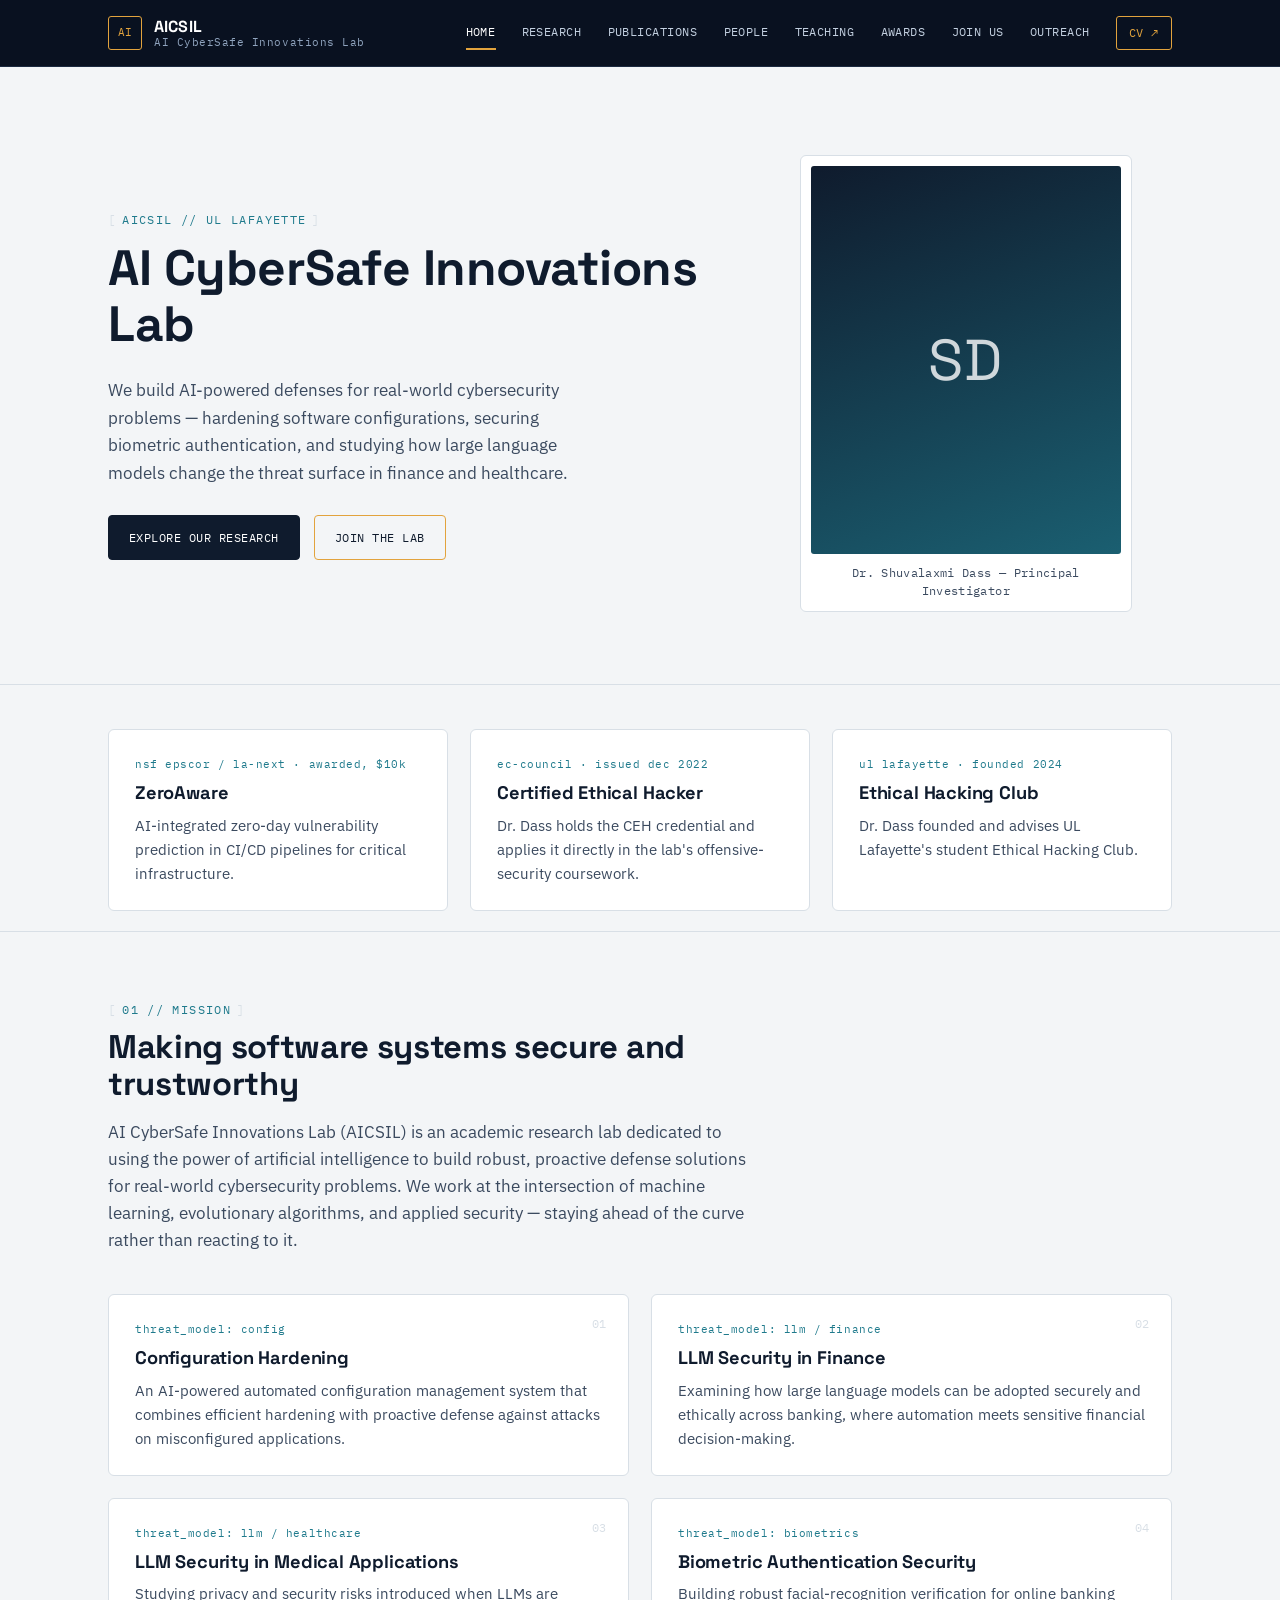
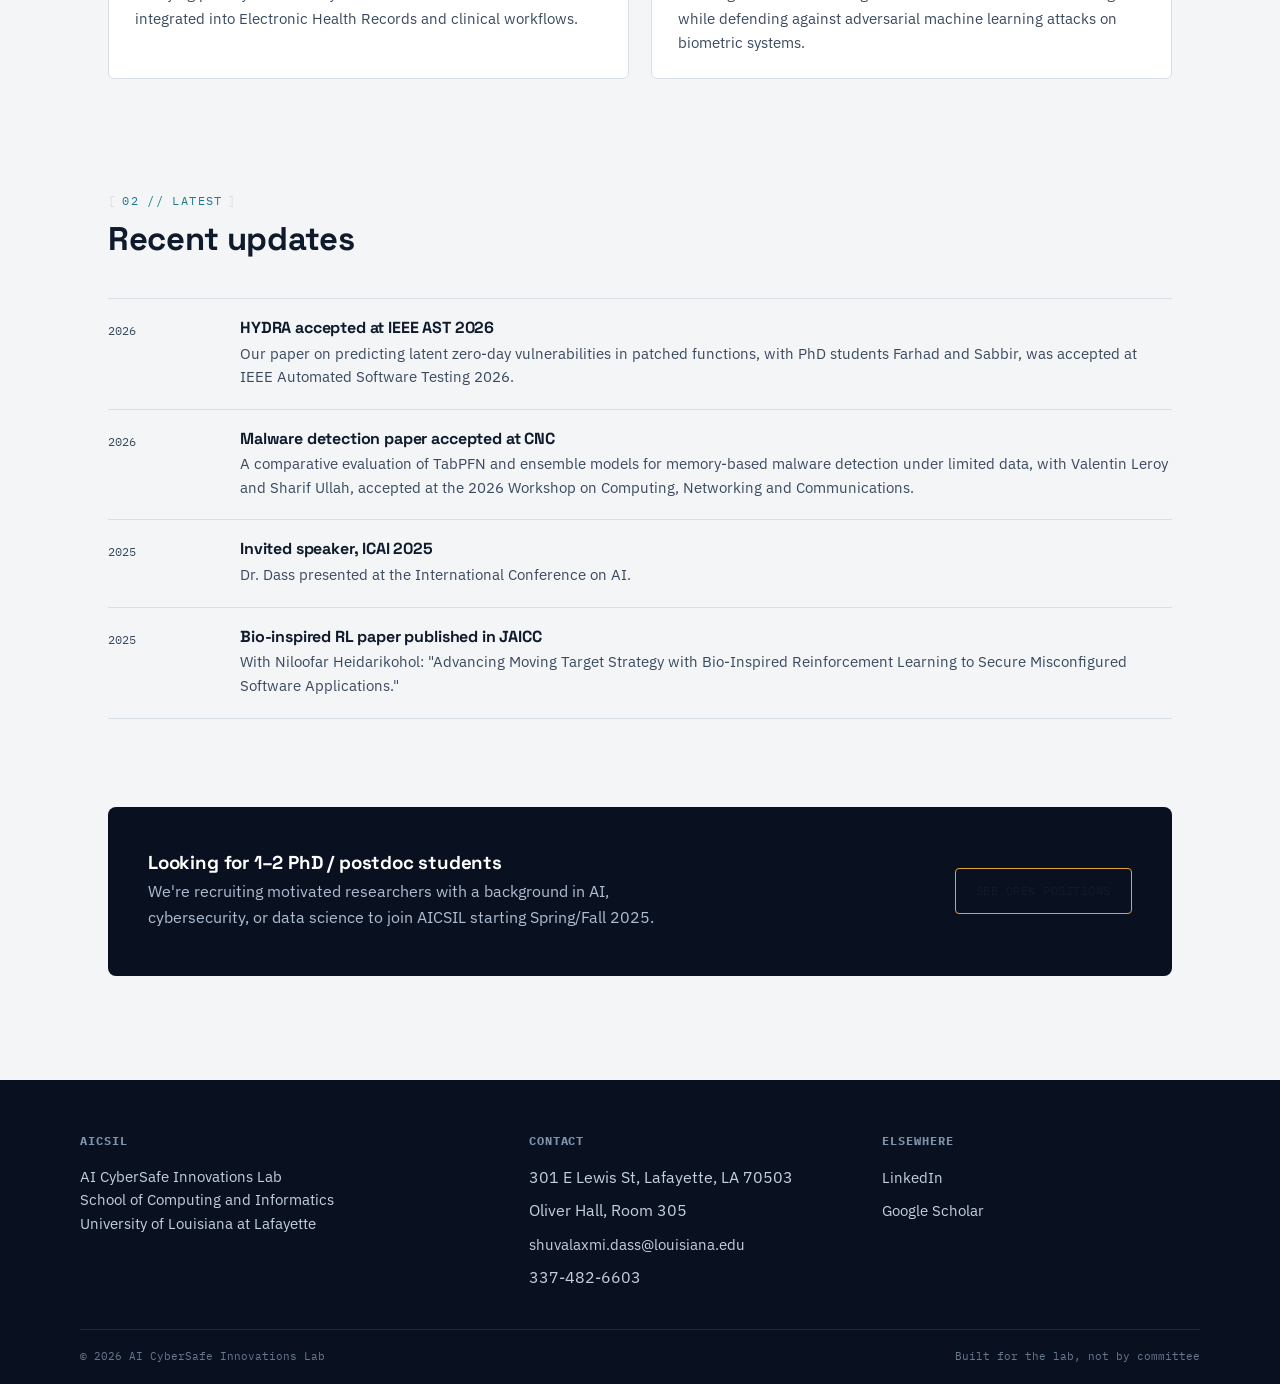
==== index.html @ 06248b00 "New website" ====
<!DOCTYPE html>
<html lang="en">
<head>
<meta charset="UTF-8">
<meta name="viewport" content="width=device-width, initial-scale=1.0">
<title>AICSIL — AI CyberSafe Innovations Lab</title>
<meta name="description" content="AI CyberSafe Innovations Lab (AICSIL) at the University of Louisiana at Lafayette, led by Dr. Shuvalaxmi Dass — AI-driven defenses for cybersecurity.">
<link rel="preconnect" href="https://fonts.googleapis.com">
<link href="https://fonts.googleapis.com/css2?family=Space+Grotesk:wght@500;600;700&family=IBM+Plex+Sans:wght@400;500;600&family=IBM+Plex+Mono:wght@400;500&display=swap" rel="stylesheet">
<link rel="stylesheet" href="assets/style.css">
</head>
<body>

<header class="site-header">
  <nav class="nav">
    <a class="brand" href="index.html">
      <span class="brand-mark">AI</span>
      <span class="brand-text"><strong>AICSIL</strong><span>AI CyberSafe Innovations Lab</span></span>
    </a>
    <button class="nav-toggle" aria-label="Toggle navigation" aria-expanded="false">☰</button>
    <div class="nav-links">
      <a href="index.html" class="active">Home</a>
      <a href="research.html">Research</a>
      <a href="publications.html">Publications</a>
      <a href="people.html">People</a>
      <a href="teaching.html">Teaching</a>
      <a href="awards.html">Awards</a>
      <a href="join.html">Join Us</a>
      <a href="outreach.html">Outreach</a>
      <a href="assets/Shuva_Dass_CV.pdf" class="cv-link" target="_blank" rel="noopener">CV ↗</a>
    </div>
  </nav>
</header>

<main>
  <section class="hero">
    <div class="wrap">
      <div>
        <span class="eyebrow">AICSIL // UL Lafayette</span>
        <h1>AI CyberSafe Innovations Lab</h1>
        <p class="lede">We build AI-powered defenses for real-world cybersecurity problems — hardening software configurations, securing biometric authentication, and studying how large language models change the threat surface in finance and healthcare.</p>
        <div class="hero-actions">
          <a class="btn primary" href="research.html">Explore our research</a>
          <a class="btn amber" href="join.html">Join the lab</a>
        </div>
      </div>
      <figure class="hero-photo">
        <div class="frame"><span class="initials">SD</span></div>
        <figcaption>Dr. Shuvalaxmi Dass — Principal Investigator</figcaption>
      </figure>
    </div>
  </section>

  <section class="tight" style="padding-bottom:20px;border-bottom:1px solid var(--line);">
    <div class="wrap">
      <div class="grid-3">
        <div class="card">
          <span class="tag">nsf epscor / la-next · awarded, $10k</span>
          <h3>ZeroAware</h3>
          <p>AI-integrated zero-day vulnerability prediction in CI/CD pipelines for critical infrastructure.</p>
        </div>
        <div class="card">
          <span class="tag">ec-council · issued dec 2022</span>
          <h3>Certified Ethical Hacker</h3>
          <p>Dr. Dass holds the CEH credential and applies it directly in the lab's offensive-security coursework.</p>
        </div>
        <div class="card">
          <span class="tag">ul lafayette · founded 2024</span>
          <h3>Ethical Hacking Club</h3>
          <p>Dr. Dass founded and advises UL Lafayette's student Ethical Hacking Club.</p>
        </div>
      </div>
    </div>
  </section>

  <section>
    <div class="wrap">
      <div class="section-head">
        <span class="eyebrow">01 // Mission</span>
        <h2>Making software systems secure and trustworthy</h2>
        <p class="lede-page">AI CyberSafe Innovations Lab (AICSIL) is an academic research lab dedicated to using the power of artificial intelligence to build robust, proactive defense solutions for real-world cybersecurity problems. We work at the intersection of machine learning, evolutionary algorithms, and applied security — staying ahead of the curve rather than reacting to it.</p>
      </div>

      <div class="grid-2">
        <div class="card">
          <span class="card-num">01</span>
          <span class="tag">threat_model: config</span>
          <h3>Configuration Hardening</h3>
          <p>An AI-powered automated configuration management system that combines efficient hardening with proactive defense against attacks on misconfigured applications.</p>
        </div>
        <div class="card">
          <span class="card-num">02</span>
          <span class="tag">threat_model: llm / finance</span>
          <h3>LLM Security in Finance</h3>
          <p>Examining how large language models can be adopted securely and ethically across banking, where automation meets sensitive financial decision-making.</p>
        </div>
        <div class="card">
          <span class="card-num">03</span>
          <span class="tag">threat_model: llm / healthcare</span>
          <h3>LLM Security in Medical Applications</h3>
          <p>Studying privacy and security risks introduced when LLMs are integrated into Electronic Health Records and clinical workflows.</p>
        </div>
        <div class="card">
          <span class="card-num">04</span>
          <span class="tag">threat_model: biometrics</span>
          <h3>Biometric Authentication Security</h3>
          <p>Building robust facial-recognition verification for online banking while defending against adversarial machine learning attacks on biometric systems.</p>
        </div>
      </div>
    </div>
  </section>

  <section class="tight">
    <div class="wrap">
      <div class="section-head">
        <span class="eyebrow">02 // Latest</span>
        <h2>Recent updates</h2>
      </div>
      <div class="news-list">
        <div class="news-item">
          <time>2026</time>
          <div>
            <h4>HYDRA accepted at IEEE AST 2026</h4>
            <p>Our paper on predicting latent zero-day vulnerabilities in patched functions, with PhD students Farhad and Sabbir, was accepted at IEEE Automated Software Testing 2026.</p>
          </div>
        </div>
        <div class="news-item">
          <time>2026</time>
          <div>
            <h4>Malware detection paper accepted at CNC</h4>
            <p>A comparative evaluation of TabPFN and ensemble models for memory-based malware detection under limited data, with Valentin Leroy and Sharif Ullah, accepted at the 2026 Workshop on Computing, Networking and Communications.</p>
          </div>
        </div>
        <div class="news-item">
          <time>2025</time>
          <div>
            <h4>Invited speaker, ICAI 2025</h4>
            <p>Dr. Dass presented at the International Conference on AI.</p>
          </div>
        </div>
        <div class="news-item">
          <time>2025</time>
          <div>
            <h4>Bio-inspired RL paper published in JAICC</h4>
            <p>With Niloofar Heidarikohol: "Advancing Moving Target Strategy with Bio-Inspired Reinforcement Learning to Secure Misconfigured Software Applications."</p>
          </div>
        </div>
      </div>
    </div>
  </section>

  <section class="tight">
    <div class="wrap">
      <div class="callout">
        <div>
          <h3>Looking for 1–2 PhD / postdoc students</h3>
          <p>We're recruiting motivated researchers with a background in AI, cybersecurity, or data science to join AICSIL starting Spring/Fall 2025.</p>
        </div>
        <a class="btn amber" href="join.html">See open positions</a>
      </div>
    </div>
  </section>
</main>

<footer class="site-footer">
  <div class="wrap footer-grid">
    <div>
      <h5>AICSIL</h5>
      <p>AI CyberSafe Innovations Lab<br>School of Computing and Informatics<br>University of Louisiana at Lafayette</p>
    </div>
    <div>
      <h5>Contact</h5>
      <ul>
        <li>301 E Lewis St, Lafayette, LA 70503</li>
        <li>Oliver Hall, Room 305</li>
        <li><a href="mailto:shuvalaxmi.dass@louisiana.edu">shuvalaxmi.dass@louisiana.edu</a></li>
        <li>337-482-6603</li>
      </ul>
    </div>
    <div>
      <h5>Elsewhere</h5>
      <ul>
        <li><a href="http://www.linkedin.com/in/shuva-dass" target="_blank" rel="noopener">LinkedIn</a></li>
        <li><a href="https://scholar.google.com/citations?user=WnrcFXEAAAAJ&hl=en" target="_blank" rel="noopener">Google Scholar</a></li>
      </ul>
    </div>
  </div>
  <div class="wrap footer-bottom">
    <span>© 2026 AI CyberSafe Innovations Lab</span>
    <span>Built for the lab, not by committee</span>
  </div>
</footer>

<script src="assets/script.js"></script>
</body>
</html>
---- assets/style.css ----
:root{
  --ink:      #0F1B2D;
  --ink-70:   #3B4A5F;
  --paper:    #F3F5F7;
  --panel:    #FFFFFF;
  --line:     #D8DFE6;
  --signal:   #1F7A8C;
  --signal-10:#1F7A8C1a;
  --alert:    #E2A33D;
  --alert-10: #E2A33D1a;
  --navy-deep:#091120;
  --font-display: "Space Grotesk", "Arial Narrow", sans-serif;
  --font-body: "IBM Plex Sans", "Segoe UI", sans-serif;
  --font-mono: "IBM Plex Mono", "Courier New", monospace;
  --max: 1120px;
}
*{box-sizing:border-box;}
html{scroll-behavior:smooth;}
body{margin:0;background:var(--paper);color:var(--ink);font-family:var(--font-body);font-size:16px;line-height:1.6;-webkit-font-smoothing:antialiased;}
img{max-width:100%;display:block;}
a{color:var(--signal);text-decoration:none;}
a:hover{text-decoration:underline;}
h1,h2,h3,h4{font-family:var(--font-display);color:var(--ink);line-height:1.12;margin:0 0 .5em;letter-spacing:-0.01em;}
p{margin:0 0 1em;color:var(--ink-70);}
.wrap{max-width:var(--max);margin:0 auto;padding:0 28px;}
a:focus-visible,button:focus-visible,input:focus-visible,textarea:focus-visible{outline:2px solid var(--signal);outline-offset:3px;}
@media (prefers-reduced-motion: reduce){*{animation-duration:.001ms !important;animation-iteration-count:1 !important;transition-duration:.001ms !important;scroll-behavior:auto !important;}}
.eyebrow{font-family:var(--font-mono);font-size:.72rem;letter-spacing:.12em;text-transform:uppercase;color:var(--signal);display:inline-flex;align-items:center;gap:.5em;margin-bottom:.9em;}
.eyebrow::before{content:"[";color:var(--line);}
.eyebrow::after{content:"]";color:var(--line);}
.eyebrow.amber{color:var(--alert);}
.site-header{background:var(--navy-deep);border-bottom:1px solid #1c2a40;position:sticky;top:0;z-index:50;}
.nav{display:flex;align-items:center;justify-content:space-between;padding:16px 28px;max-width:var(--max);margin:0 auto;}
.brand{display:flex;align-items:center;gap:12px;color:#fff;text-decoration:none;}
.brand:hover{text-decoration:none;}
.brand-mark{width:34px;height:34px;border:1.5px solid var(--alert);border-radius:3px;display:flex;align-items:center;justify-content:center;font-family:var(--font-mono);font-size:.68rem;color:var(--alert);flex-shrink:0;position:relative;overflow:hidden;}
.brand-mark::after{content:"";position:absolute;left:0;right:0;height:1px;background:var(--alert);top:-10%;animation:sweep 3.2s ease-in-out infinite;opacity:.85;}
@keyframes sweep{0%{top:-10%;}50%{top:105%;}100%{top:105%;}}
.brand-text{line-height:1.15;}
.brand-text strong{display:block;font-family:var(--font-display);font-size:1rem;letter-spacing:.01em;}
.brand-text span{display:block;font-family:var(--font-mono);font-size:.66rem;color:#8fa3bd;letter-spacing:.05em;}
.nav-links{display:flex;align-items:center;gap:26px;font-family:var(--font-mono);font-size:.78rem;letter-spacing:.04em;text-transform:uppercase;}
.nav-links a{color:#c3d0e0;padding:6px 0;border-bottom:2px solid transparent;}
.nav-links a:hover{color:#fff;text-decoration:none;}
.nav-links a.active{color:#fff;border-bottom-color:var(--alert);}
.nav-links a.cv-link{border:1px solid var(--alert);border-radius:3px;color:var(--alert);padding:6px 12px;}
.nav-links a.cv-link:hover{background:var(--alert);color:var(--navy-deep);text-decoration:none;}
.nav-toggle{display:none;background:none;border:1px solid #2c3c56;border-radius:4px;width:38px;height:34px;color:#fff;cursor:pointer;}
@media (max-width: 860px){
  .nav-links{position:absolute;top:100%;left:0;right:0;background:var(--navy-deep);flex-direction:column;align-items:flex-start;gap:0;max-height:0;overflow:hidden;transition:max-height .25s ease;border-bottom:1px solid #1c2a40;}
  .nav-links.open{max-height:400px;}
  .nav-links a{width:100%;padding:14px 28px;border-bottom:1px solid #16233a;}
  .nav-toggle{display:block;}
}
.hero{padding:72px 0 56px;border-bottom:1px solid var(--line);}
.hero .wrap{display:grid;grid-template-columns:1.3fr .9fr;gap:56px;align-items:center;}
.hero h1{font-size:clamp(2.1rem,4vw,3.1rem);}
.hero .lede{font-size:1.08rem;max-width:46ch;}
.hero-actions{display:flex;gap:14px;margin-top:28px;flex-wrap:wrap;}
.hero-photo{position:relative;border:1px solid var(--line);background:var(--panel);padding:10px;border-radius:6px;}
.hero-photo .frame{position:relative;overflow:hidden;border-radius:3px;aspect-ratio:4/5;background:linear-gradient(160deg,#0F1B2D,#1F7A8C 140%);}
.hero-photo .frame::after{content:"";position:absolute;left:0;right:0;height:2px;background:var(--alert);box-shadow:0 0 12px 1px var(--alert);top:-5%;animation:sweep2 4.5s ease-in-out infinite;}
@keyframes sweep2{0%{top:-5%;}45%{top:104%;}100%{top:104%;}}
.hero-photo .initials{position:absolute;inset:0;display:flex;align-items:center;justify-content:center;font-family:var(--font-display);font-size:3.6rem;color:#ffffffcc;letter-spacing:.02em;}
.hero-photo figcaption{font-family:var(--font-mono);font-size:.72rem;color:var(--ink-70);text-align:center;padding-top:10px;letter-spacing:.03em;}
@media (max-width:760px){.hero .wrap{grid-template-columns:1fr;}.hero-photo{max-width:280px;margin:0 auto;}}
.btn{font-family:var(--font-mono);font-size:.78rem;letter-spacing:.04em;text-transform:uppercase;padding:12px 20px;border-radius:4px;display:inline-flex;align-items:center;gap:8px;border:1px solid var(--ink);color:var(--ink);}
.btn:hover{text-decoration:none;background:var(--ink);color:#fff;}
.btn.primary{background:var(--ink);color:#fff;}
.btn.primary:hover{background:var(--signal);border-color:var(--signal);}
.btn.amber{border-color:var(--alert);color:var(--ink);}
.btn.amber:hover{background:var(--alert);color:var(--ink);}
section{padding:64px 0;}
section.tight{padding:44px 0;}
.section-head{max-width:64ch;margin-bottom:40px;}
.section-head h2{font-size:clamp(1.5rem,2.6vw,2.05rem);}
.grid-2{display:grid;grid-template-columns:1fr 1fr;gap:22px;}
.grid-3{display:grid;grid-template-columns:repeat(3,1fr);gap:22px;}
@media (max-width:860px){.grid-2,.grid-3{grid-template-columns:1fr;}}
.card{background:var(--panel);border:1px solid var(--line);border-radius:6px;padding:26px 26px 24px;position:relative;}
.card .tag{font-family:var(--font-mono);font-size:.68rem;color:var(--signal);letter-spacing:.05em;display:block;margin-bottom:10px;}
.card h3{font-size:1.14rem;margin-bottom:.5em;}
.card p{font-size:.95rem;margin-bottom:0;}
.card-num{position:absolute;top:20px;right:22px;font-family:var(--font-mono);font-size:.72rem;color:var(--line);}
.news-list{border-top:1px solid var(--line);}
.news-item{display:grid;grid-template-columns:110px 1fr;gap:22px;padding:20px 0;border-bottom:1px solid var(--line);}
.news-item time{font-family:var(--font-mono);font-size:.76rem;color:var(--ink-70);padding-top:2px;}
.news-item h4{font-size:1rem;margin-bottom:.3em;}
.news-item p{font-size:.92rem;margin:0;}
@media (max-width:600px){.news-item{grid-template-columns:1fr;gap:6px;}}
.pub-year{font-family:var(--font-mono);font-size:.95rem;color:var(--ink);border-bottom:1px solid var(--ink);display:inline-block;padding-bottom:4px;margin:44px 0 18px;}
.pub-year:first-child{margin-top:0;}
.pub-item{display:grid;grid-template-columns:78px 1fr;gap:20px;padding:16px 0;border-bottom:1px solid var(--line);}
.pub-item .venue{font-family:var(--font-mono);font-size:.68rem;letter-spacing:.04em;background:var(--signal-10);color:var(--signal);border:1px solid var(--signal);border-radius:3px;padding:4px 6px;text-align:center;height:fit-content;}
.pub-item .venue.pending{background:var(--alert-10);color:#8a5f16;border-color:var(--alert);}
.pub-item p{margin:0;font-size:.95rem;color:var(--ink);}
.pub-item .authors{color:var(--ink-70);font-size:.88rem;margin-top:.35em;}
@media (max-width:600px){.pub-item{grid-template-columns:1fr;gap:6px;}}
.person{display:grid;grid-template-columns:180px 1fr;gap:30px;align-items:start;}
.person .portrait{aspect-ratio:1/1;border-radius:6px;border:1px solid var(--line);background:linear-gradient(160deg,#0F1B2D,#1F7A8C 150%);display:flex;align-items:center;justify-content:center;font-family:var(--font-display);color:#ffffffcc;font-size:2.2rem;}
@media (max-width:600px){.person{grid-template-columns:1fr;}.person .portrait{width:140px;}}
.roster{border-top:1px solid var(--line);margin-top:8px;}
.roster-item{display:grid;grid-template-columns:40px 1fr auto;gap:16px;align-items:center;padding:16px 0;border-bottom:1px solid var(--line);}
.roster-item .avatar{width:40px;height:40px;border-radius:50%;background:var(--paper);border:1px solid var(--line);display:flex;align-items:center;justify-content:center;font-family:var(--font-mono);font-size:.72rem;color:var(--ink-70);}
.roster-item h4{margin:0;font-size:.98rem;font-family:var(--font-body);font-weight:600;}
.roster-item .meta{font-family:var(--font-mono);font-size:.72rem;color:var(--ink-70);white-space:nowrap;}
.callout{background:var(--navy-deep);color:#fff;border-radius:8px;padding:46px 40px;display:flex;justify-content:space-between;align-items:center;gap:30px;flex-wrap:wrap;}
.callout h3{color:#fff;margin-bottom:.3em;}
.callout p{color:#aebdd1;margin:0;max-width:52ch;}
.site-footer{background:var(--navy-deep);color:#c3d0e0;margin-top:60px;}
.footer-grid{display:grid;grid-template-columns:1.3fr 1fr 1fr;gap:36px;padding:52px 0 30px;}
.site-footer h5{font-family:var(--font-mono);font-size:.72rem;letter-spacing:.08em;text-transform:uppercase;color:#7f93ad;margin:0 0 14px;}
.site-footer p, .site-footer a{color:#c3d0e0;font-size:.92rem;}
.site-footer a:hover{color:#fff;}
.site-footer ul{list-style:none;margin:0;padding:0;}
.site-footer li{margin-bottom:8px;}
.footer-bottom{border-top:1px solid #1c2a40;padding:18px 0;font-family:var(--font-mono);font-size:.7rem;color:#66798f;display:flex;justify-content:space-between;flex-wrap:wrap;gap:8px;}
@media (max-width:760px){.footer-grid{grid-template-columns:1fr;}}
.divider{height:1px;background:var(--line);margin:8px 0;}
.badge-row{display:flex;gap:8px;flex-wrap:wrap;margin-top:10px;}
.badge{font-family:var(--font-mono);font-size:.68rem;letter-spacing:.04em;border:1px solid var(--line);border-radius:3px;padding:4px 8px;color:var(--ink-70);}
.lede-page{font-size:1.05rem;max-width:70ch;}
.two-col{display:grid;grid-template-columns:2fr 1fr;gap:48px;}
@media (max-width:860px){.two-col{grid-template-columns:1fr;}}
.side-box{background:var(--panel);border:1px solid var(--line);border-radius:6px;padding:22px;}
.side-box h5{font-family:var(--font-mono);font-size:.72rem;letter-spacing:.06em;text-transform:uppercase;color:var(--ink-70);margin:0 0 10px;}
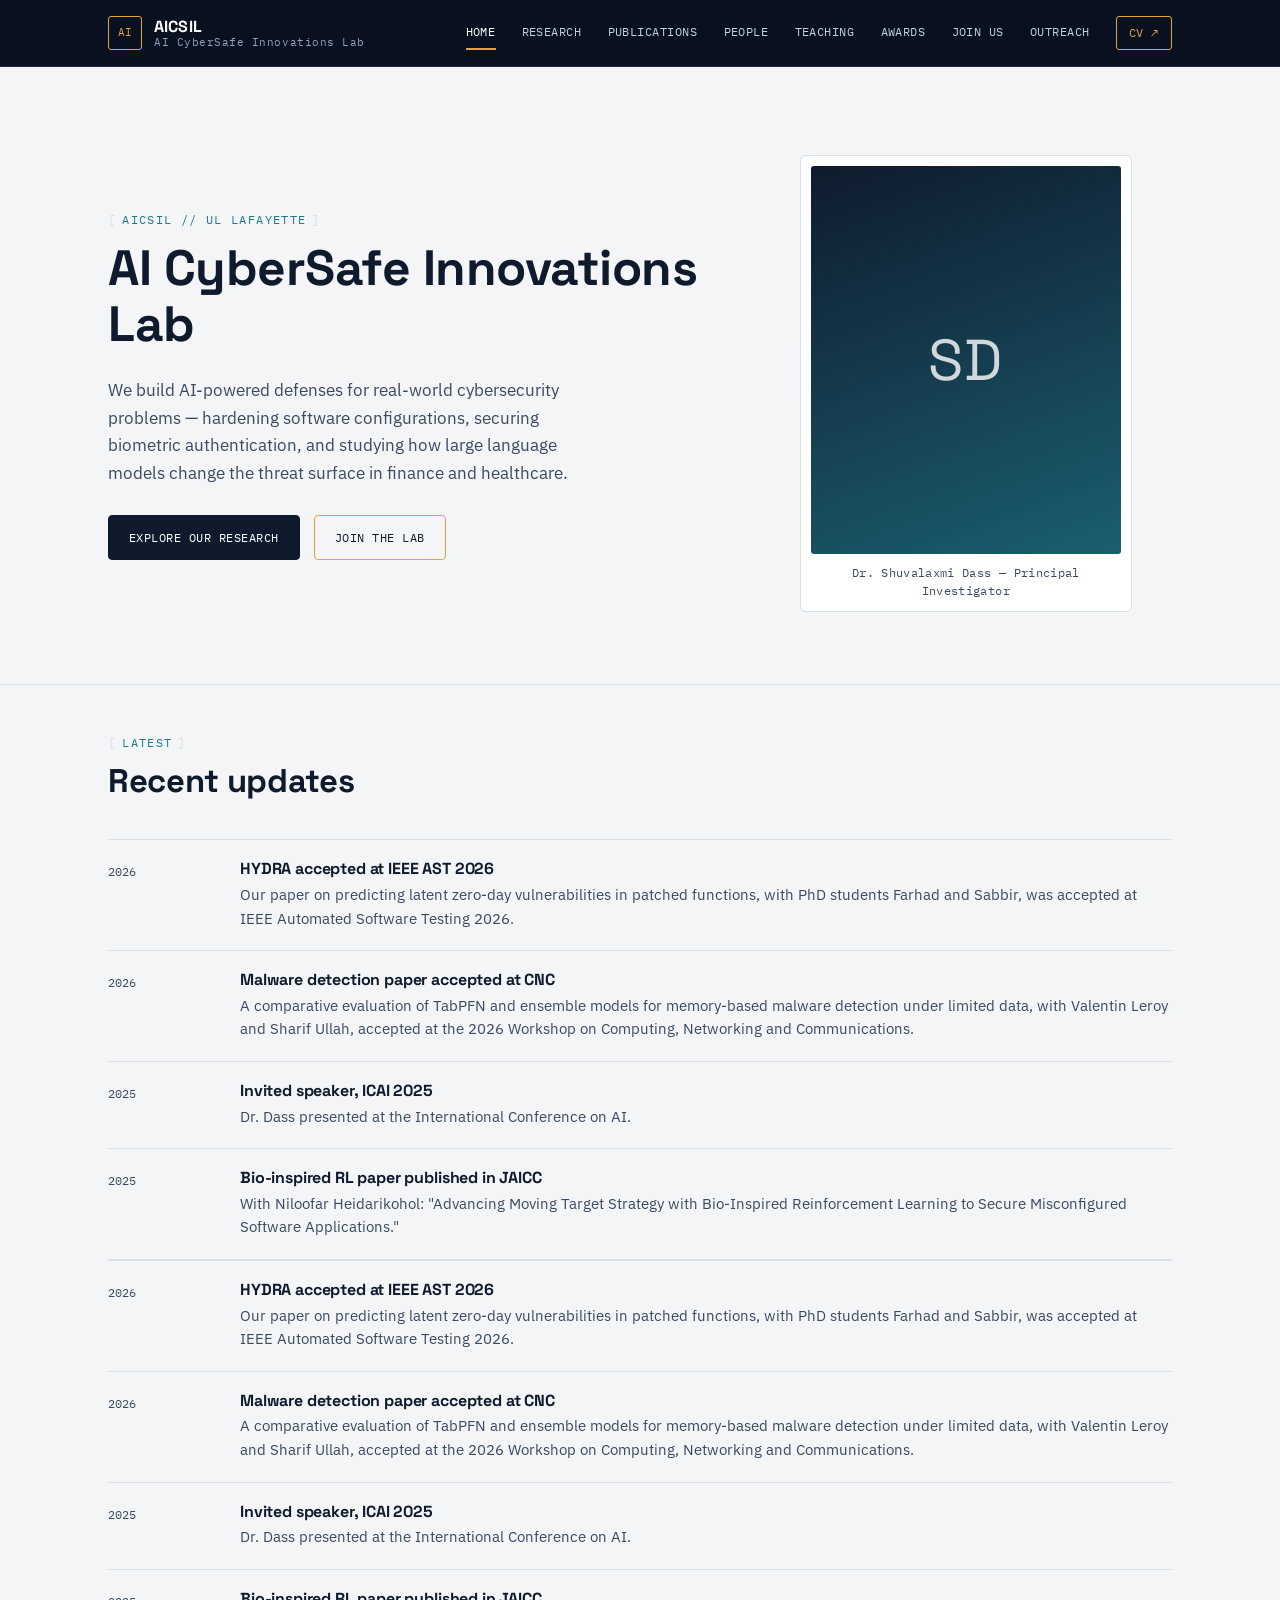
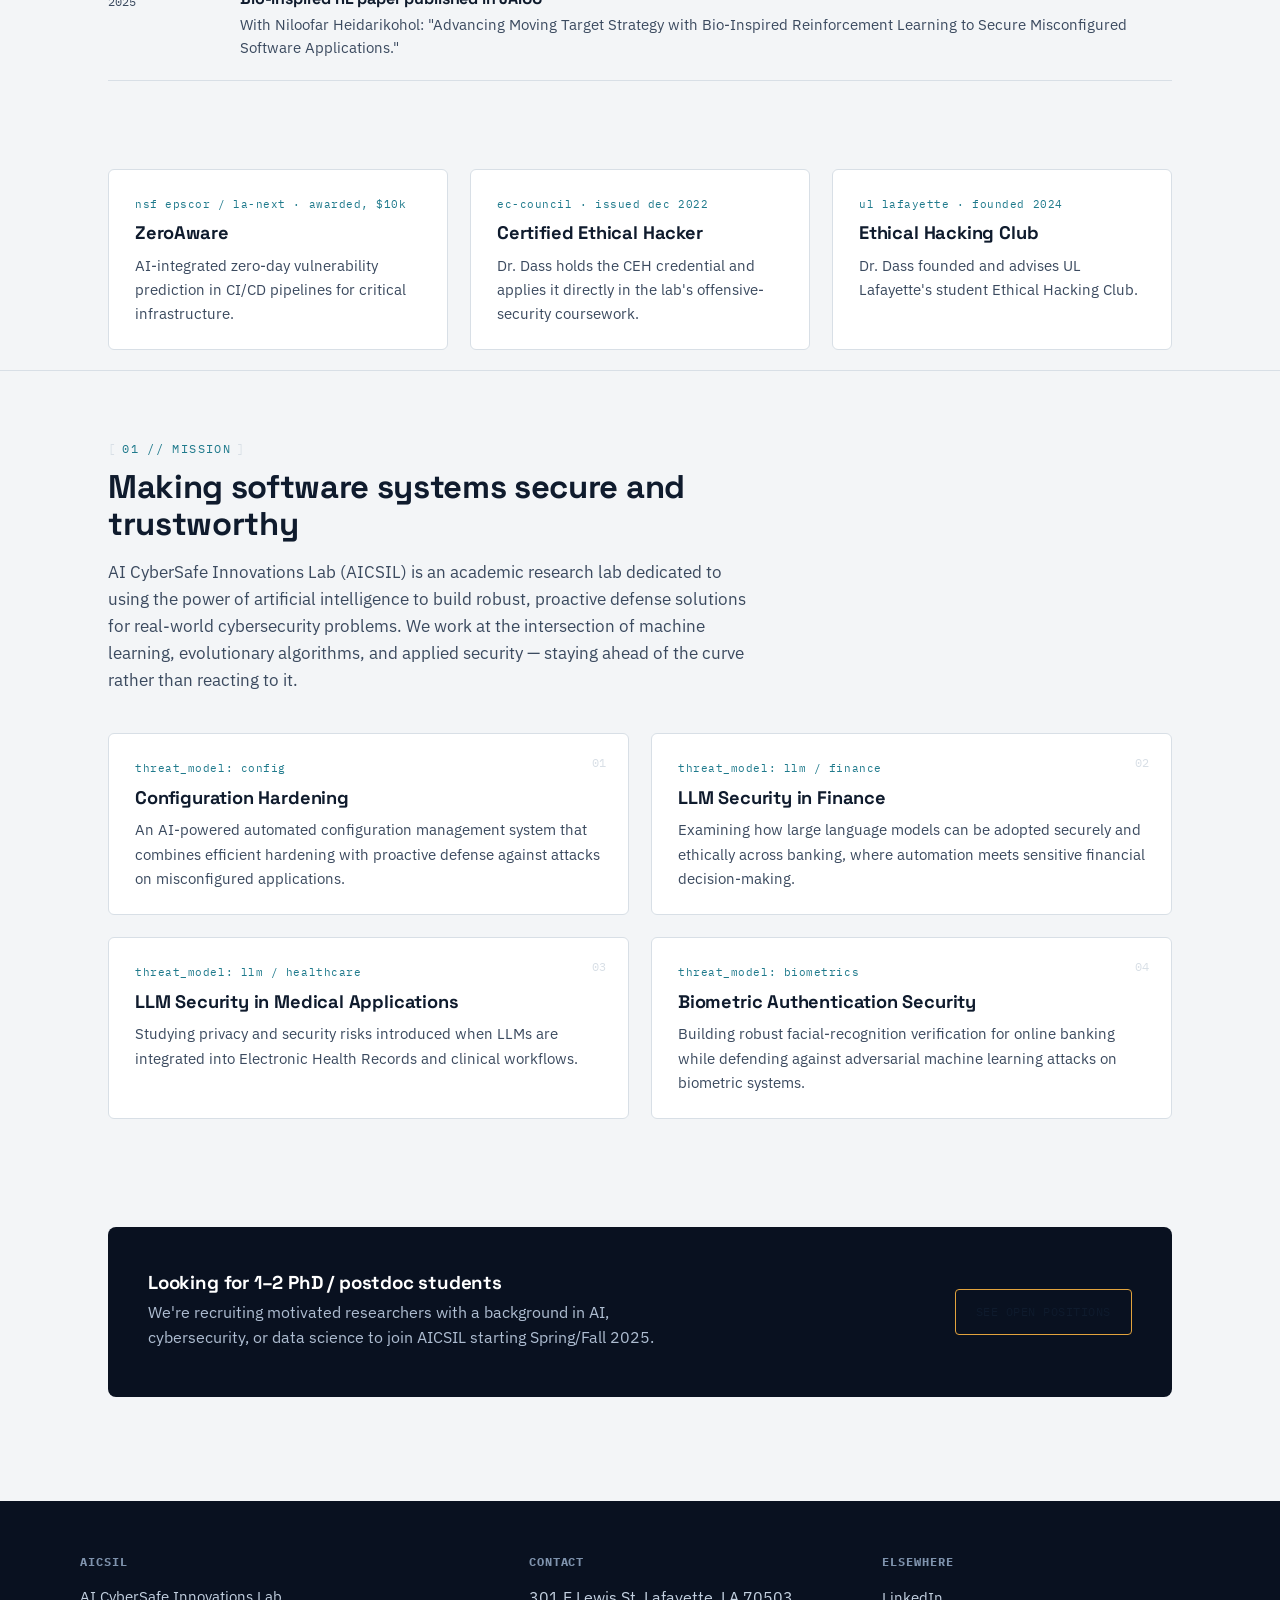
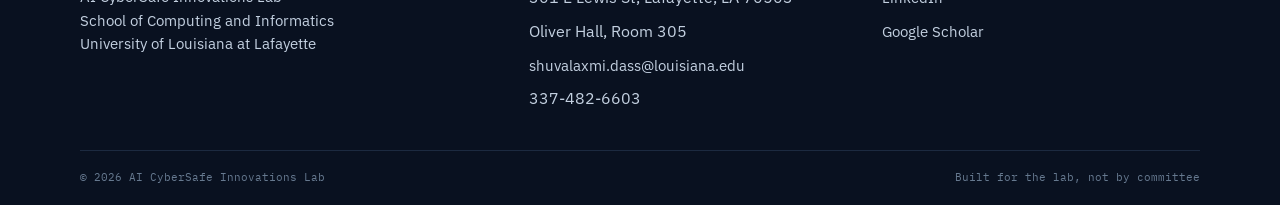
==== commit e0f3c24c: "Move recent updates higher on the page" ====
--- a/index.html
+++ b/index.html
@@ -51,6 +51,79 @@
     </div>
   </section>
 
+  <section class="tight">
+    <div class="wrap">
+      <div class="section-head">
+        <span class="eyebrow">Latest</span>
+        <h2>Recent updates</h2>
+      </div>
+      <div class="ticker-frame">
+        <div class="ticker-track" id="news-ticker">
+          <div class="news-list">
+            <div class="news-item">
+              <time>2026</time>
+              <div>
+                <h4>HYDRA accepted at IEEE AST 2026</h4>
+                <p>Our paper on predicting latent zero-day vulnerabilities in patched functions, with PhD students Farhad and Sabbir, was accepted at IEEE Automated Software Testing 2026.</p>
+              </div>
+            </div>
+            <div class="news-item">
+              <time>2026</time>
+              <div>
+                <h4>Malware detection paper accepted at CNC</h4>
+                <p>A comparative evaluation of TabPFN and ensemble models for memory-based malware detection under limited data, with Valentin Leroy and Sharif Ullah, accepted at the 2026 Workshop on Computing, Networking and Communications.</p>
+              </div>
+            </div>
+            <div class="news-item">
+              <time>2025</time>
+              <div>
+                <h4>Invited speaker, ICAI 2025</h4>
+                <p>Dr. Dass presented at the International Conference on AI.</p>
+              </div>
+            </div>
+            <div class="news-item">
+              <time>2025</time>
+              <div>
+                <h4>Bio-inspired RL paper published in JAICC</h4>
+                <p>With Niloofar Heidarikohol: "Advancing Moving Target Strategy with Bio-Inspired Reinforcement Learning to Secure Misconfigured Software Applications."</p>
+              </div>
+            </div>
+          </div>
+          <div class="news-list" aria-hidden="true">
+            <div class="news-item">
+              <time>2026</time>
+              <div>
+                <h4>HYDRA accepted at IEEE AST 2026</h4>
+                <p>Our paper on predicting latent zero-day vulnerabilities in patched functions, with PhD students Farhad and Sabbir, was accepted at IEEE Automated Software Testing 2026.</p>
+              </div>
+            </div>
+            <div class="news-item">
+              <time>2026</time>
+              <div>
+                <h4>Malware detection paper accepted at CNC</h4>
+                <p>A comparative evaluation of TabPFN and ensemble models for memory-based malware detection under limited data, with Valentin Leroy and Sharif Ullah, accepted at the 2026 Workshop on Computing, Networking and Communications.</p>
+              </div>
+            </div>
+            <div class="news-item">
+              <time>2025</time>
+              <div>
+                <h4>Invited speaker, ICAI 2025</h4>
+                <p>Dr. Dass presented at the International Conference on AI.</p>
+              </div>
+            </div>
+            <div class="news-item">
+              <time>2025</time>
+              <div>
+                <h4>Bio-inspired RL paper published in JAICC</h4>
+                <p>With Niloofar Heidarikohol: "Advancing Moving Target Strategy with Bio-Inspired Reinforcement Learning to Secure Misconfigured Software Applications."</p>
+              </div>
+            </div>
+          </div>
+        </div>
+      </div>
+    </div>
+  </section>
+
   <section class="tight" style="padding-bottom:20px;border-bottom:1px solid var(--line);">
     <div class="wrap">
       <div class="grid-3">
@@ -105,45 +178,6 @@
           <span class="tag">threat_model: biometrics</span>
           <h3>Biometric Authentication Security</h3>
           <p>Building robust facial-recognition verification for online banking while defending against adversarial machine learning attacks on biometric systems.</p>
-        </div>
-      </div>
-    </div>
-  </section>
-
-  <section class="tight">
-    <div class="wrap">
-      <div class="section-head">
-        <span class="eyebrow">02 // Latest</span>
-        <h2>Recent updates</h2>
-      </div>
-      <div class="news-list">
-        <div class="news-item">
-          <time>2026</time>
-          <div>
-            <h4>HYDRA accepted at IEEE AST 2026</h4>
-            <p>Our paper on predicting latent zero-day vulnerabilities in patched functions, with PhD students Farhad and Sabbir, was accepted at IEEE Automated Software Testing 2026.</p>
-          </div>
-        </div>
-        <div class="news-item">
-          <time>2026</time>
-          <div>
-            <h4>Malware detection paper accepted at CNC</h4>
-            <p>A comparative evaluation of TabPFN and ensemble models for memory-based malware detection under limited data, with Valentin Leroy and Sharif Ullah, accepted at the 2026 Workshop on Computing, Networking and Communications.</p>
-          </div>
-        </div>
-        <div class="news-item">
-          <time>2025</time>
-          <div>
-            <h4>Invited speaker, ICAI 2025</h4>
-            <p>Dr. Dass presented at the International Conference on AI.</p>
-          </div>
-        </div>
-        <div class="news-item">
-          <time>2025</time>
-          <div>
-            <h4>Bio-inspired RL paper published in JAICC</h4>
-            <p>With Niloofar Heidarikohol: "Advancing Moving Target Strategy with Bio-Inspired Reinforcement Learning to Secure Misconfigured Software Applications."</p>
-          </div>
         </div>
       </div>
     </div>
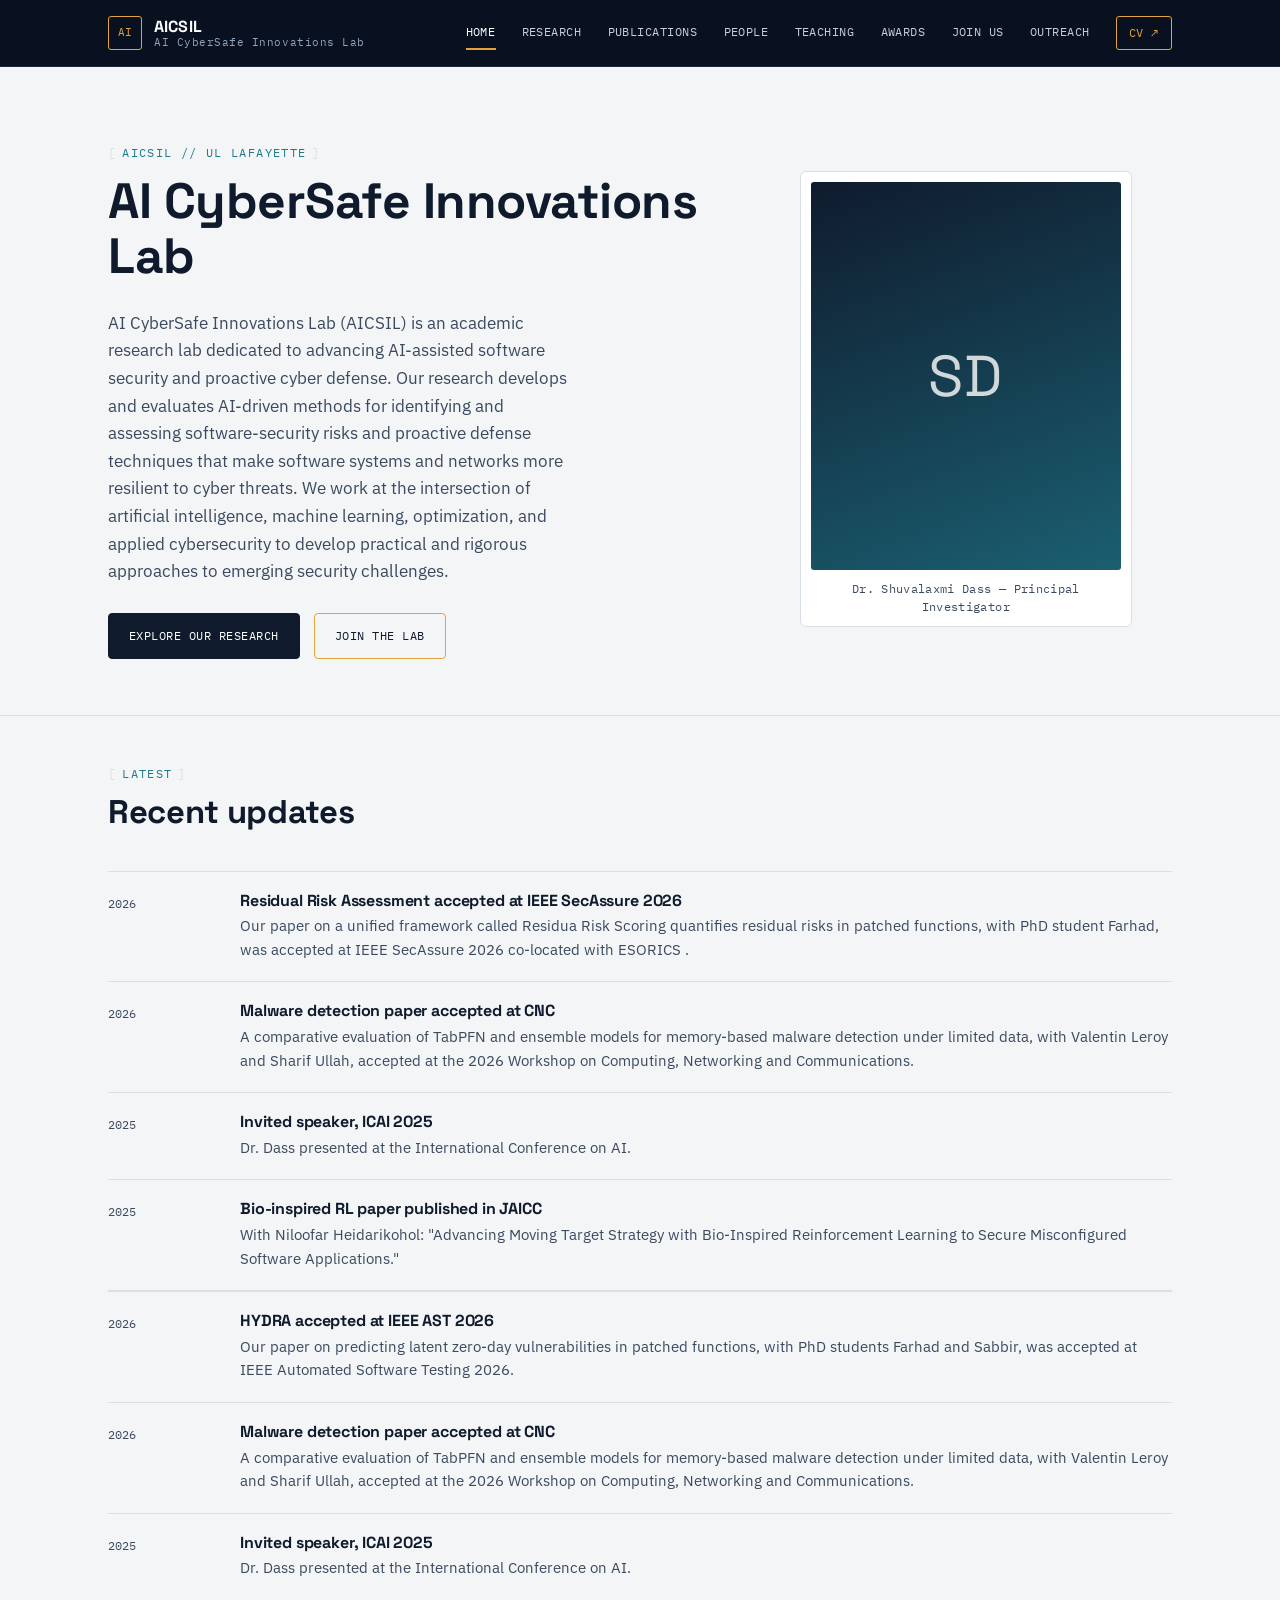
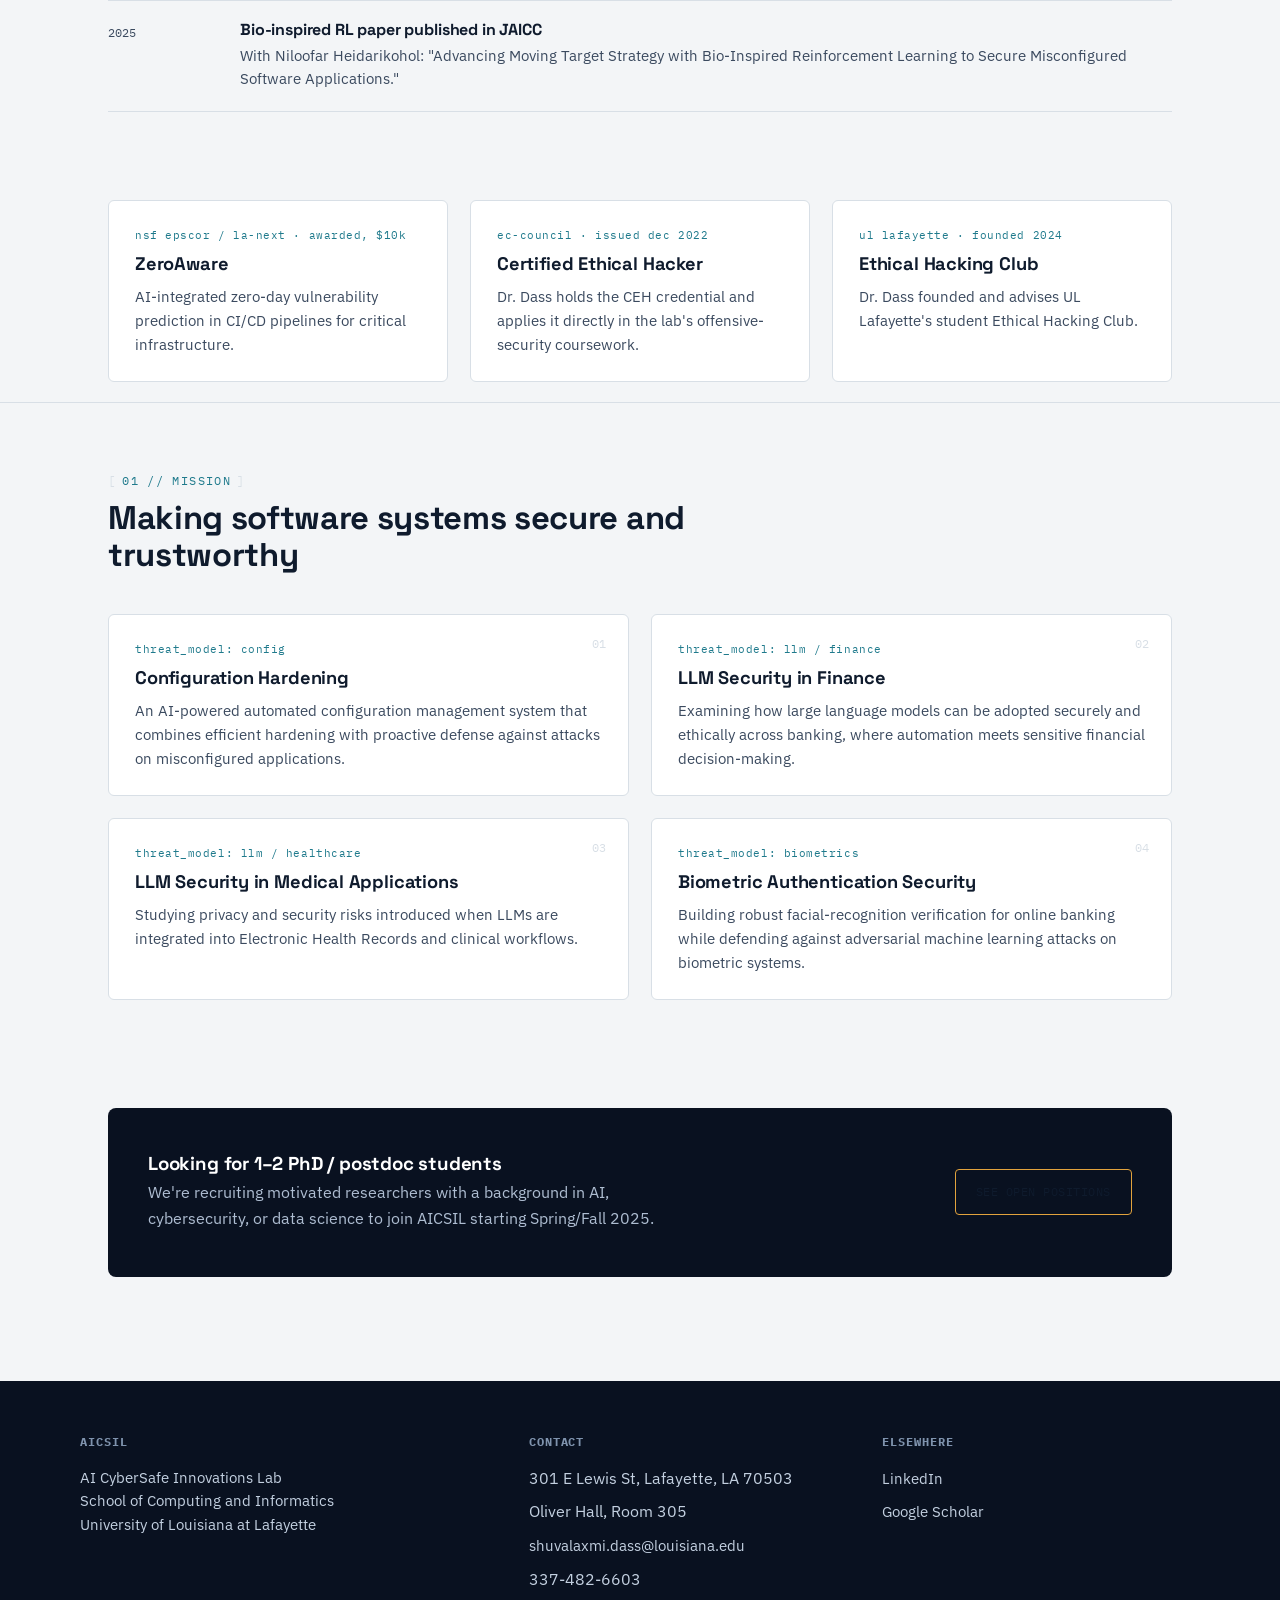
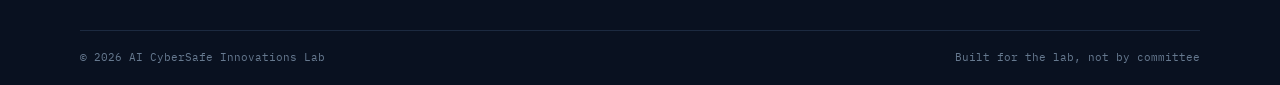
==== commit 44fffc39: "Update index page" ====
--- a/index.html
+++ b/index.html
@@ -38,7 +38,7 @@
       <div>
         <span class="eyebrow">AICSIL // UL Lafayette</span>
         <h1>AI CyberSafe Innovations Lab</h1>
-        <p class="lede">We build AI-powered defenses for real-world cybersecurity problems — hardening software configurations, securing biometric authentication, and studying how large language models change the threat surface in finance and healthcare.</p>
+        <p class="lede">AI CyberSafe Innovations Lab (AICSIL) is an academic research lab dedicated to advancing AI-assisted software security and proactive cyber defense. Our research develops and evaluates AI-driven methods for identifying and assessing software-security risks and proactive defense techniques that make software systems and networks more resilient to cyber threats. We work at the intersection of artificial intelligence, machine learning, optimization, and applied cybersecurity to develop practical and rigorous approaches to emerging security challenges.</p>
         <div class="hero-actions">
           <a class="btn primary" href="research.html">Explore our research</a>
           <a class="btn amber" href="join.html">Join the lab</a>
@@ -63,8 +63,8 @@
             <div class="news-item">
               <time>2026</time>
               <div>
-                <h4>HYDRA accepted at IEEE AST 2026</h4>
-                <p>Our paper on predicting latent zero-day vulnerabilities in patched functions, with PhD students Farhad and Sabbir, was accepted at IEEE Automated Software Testing 2026.</p>
+                <h4>Residual Risk Assessment accepted at IEEE SecAssure 2026</h4>
+                <p>Our paper on a unified framework called Residua Risk Scoring quantifies residual risks in patched functions, with PhD student Farhad, was accepted at IEEE SecAssure 2026 co-located with ESORICS .</p>
               </div>
             </div>
             <div class="news-item">
@@ -151,8 +151,7 @@
       <div class="section-head">
         <span class="eyebrow">01 // Mission</span>
         <h2>Making software systems secure and trustworthy</h2>
-        <p class="lede-page">AI CyberSafe Innovations Lab (AICSIL) is an academic research lab dedicated to using the power of artificial intelligence to build robust, proactive defense solutions for real-world cybersecurity problems. We work at the intersection of machine learning, evolutionary algorithms, and applied security — staying ahead of the curve rather than reacting to it.</p>
-      </div>
+        </div>
 
       <div class="grid-2">
         <div class="card">
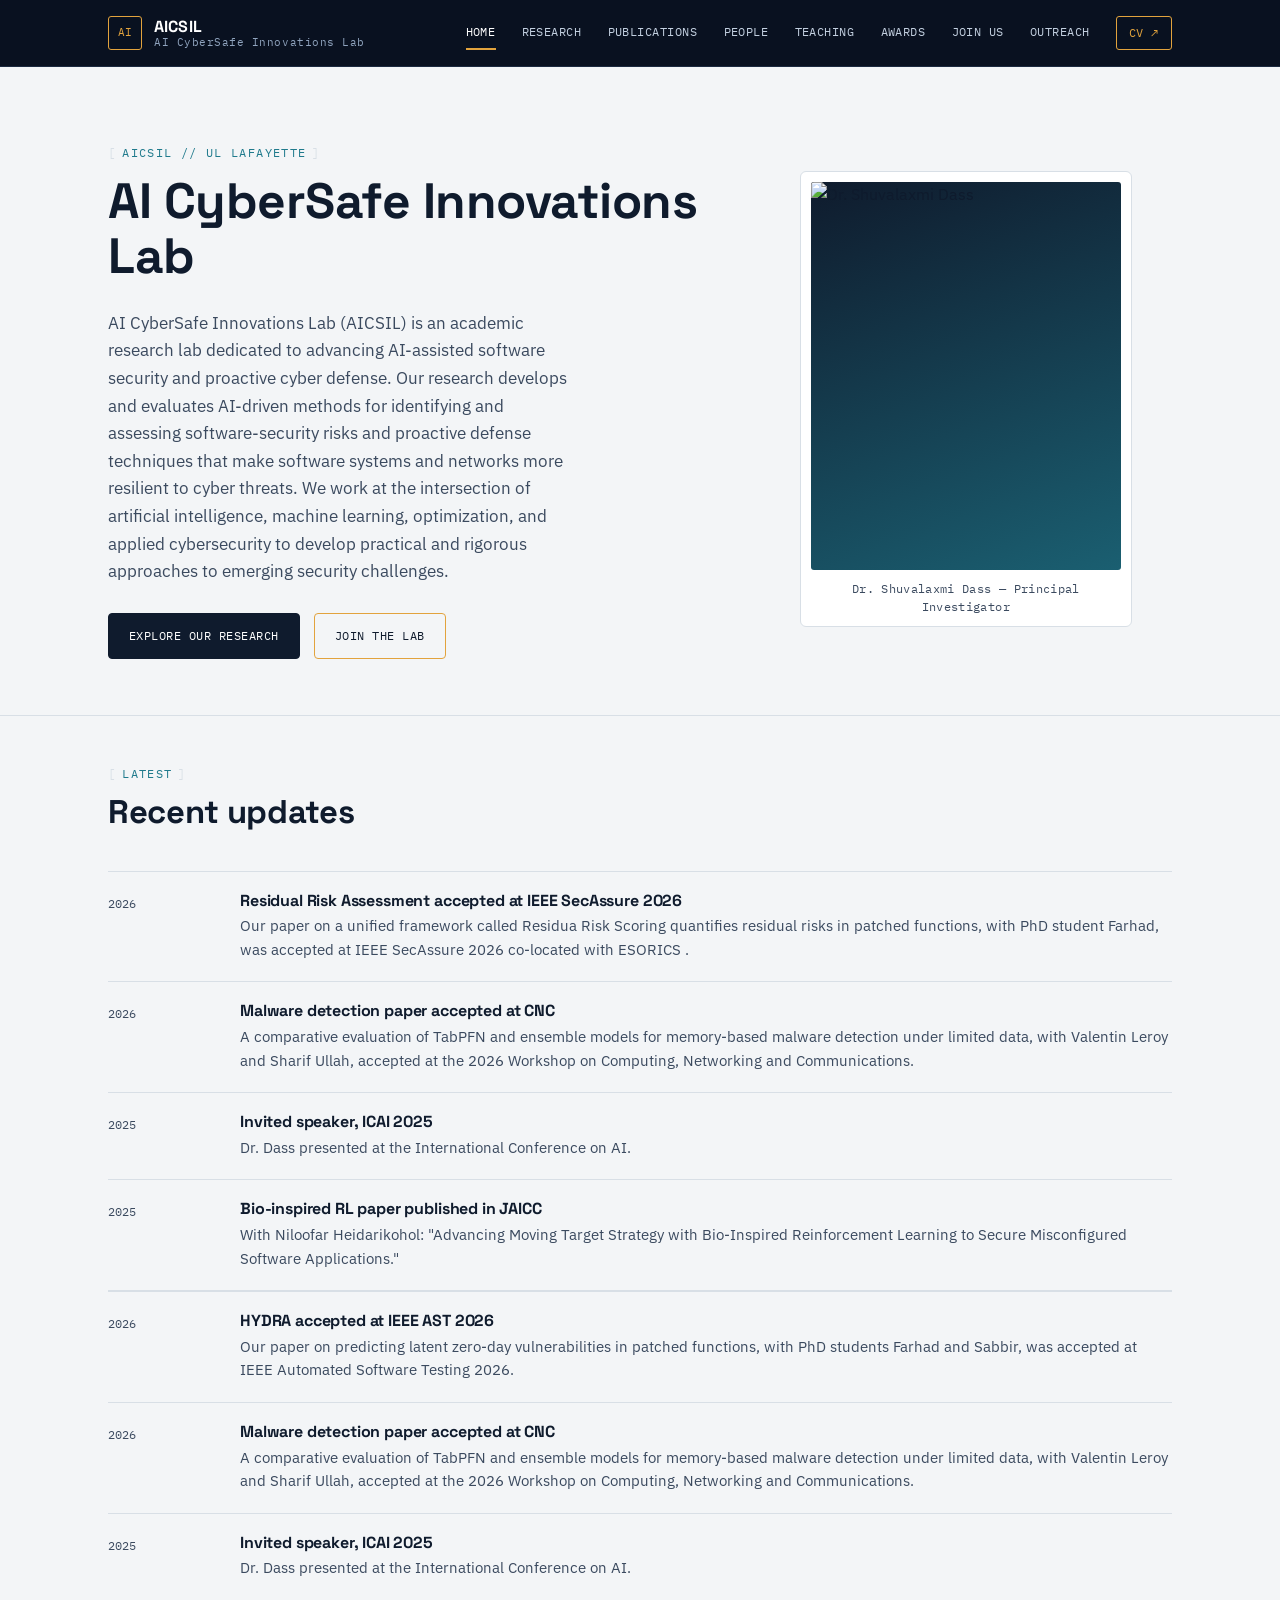
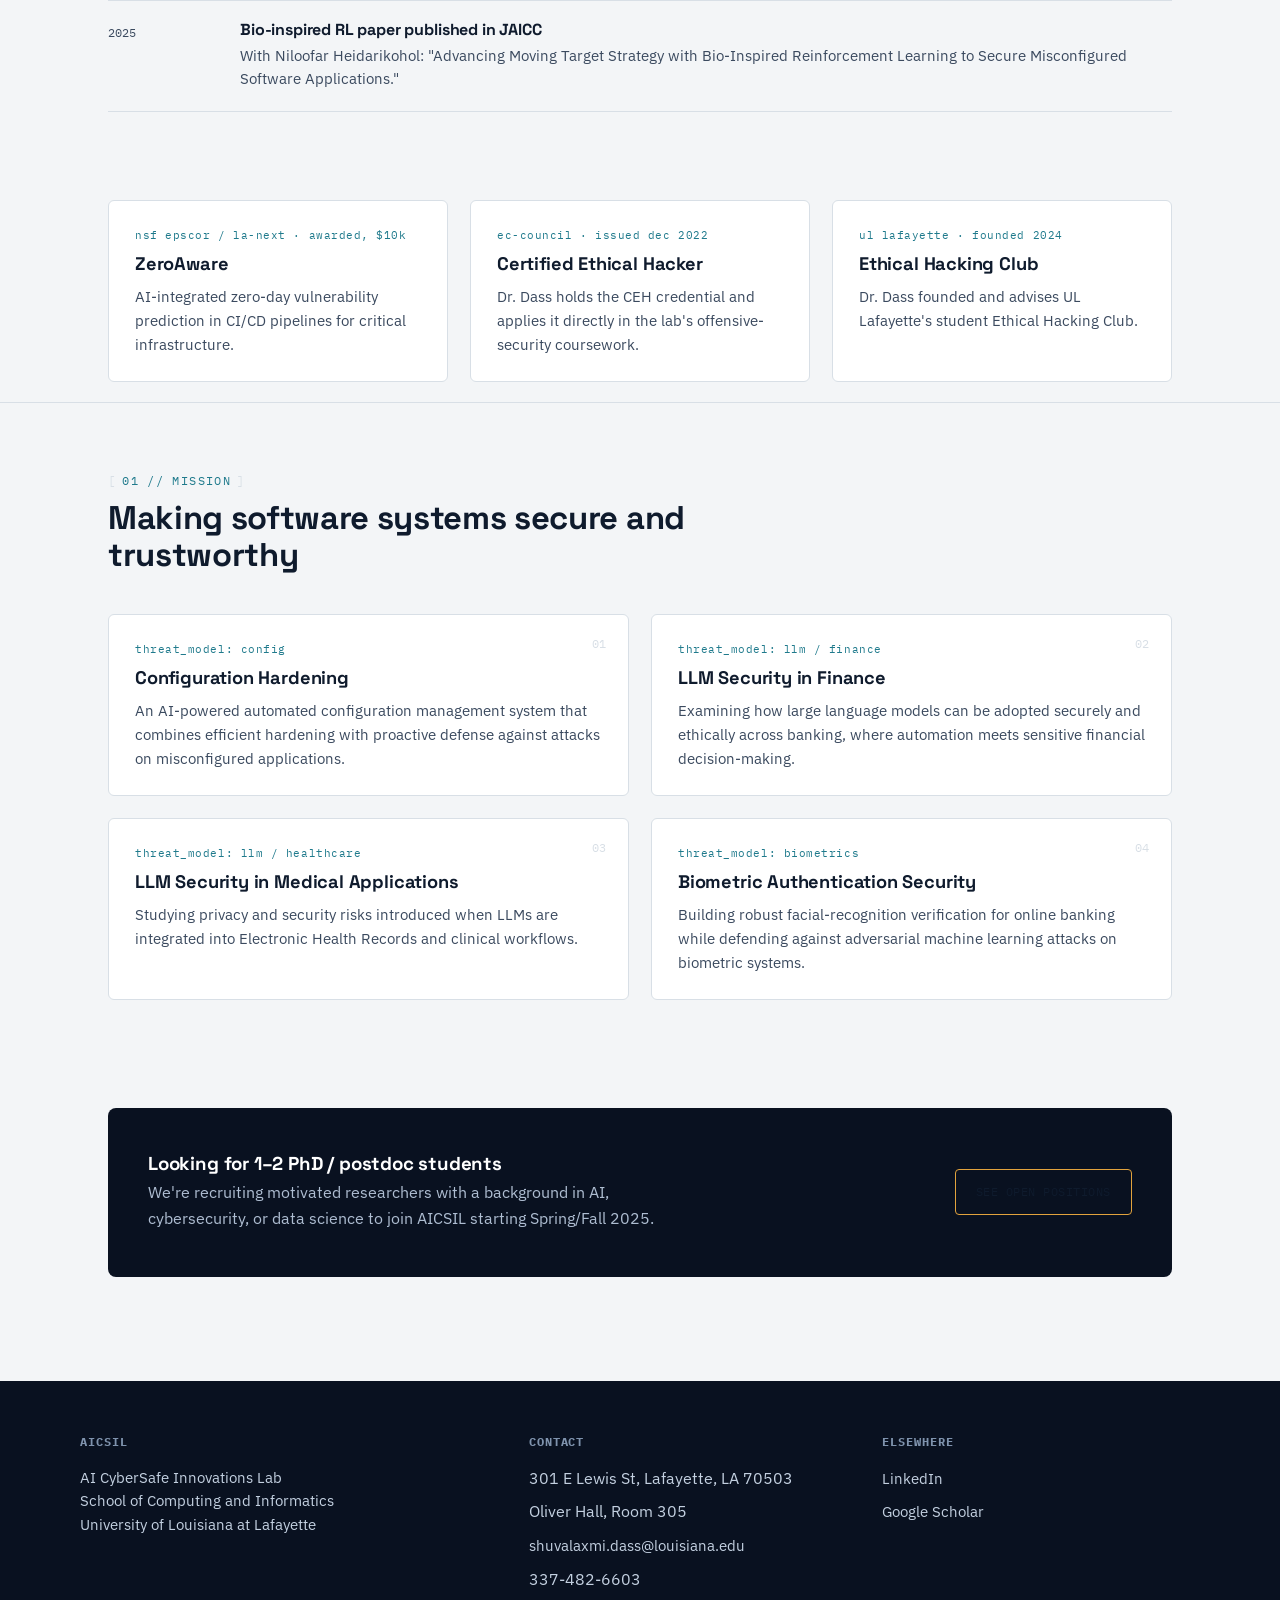
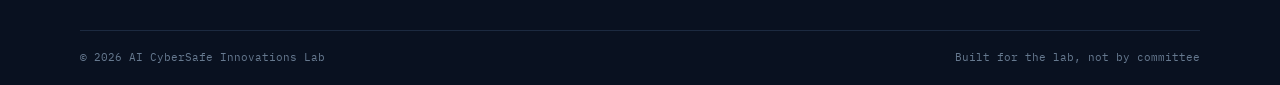
==== commit 7cb0aa4a: "Add photo" ====
--- a/index.html
+++ b/index.html
@@ -45,7 +45,7 @@
         </div>
       </div>
       <figure class="hero-photo">
-        <div class="frame"><span class="initials">SD</span></div>
+        <div class="frame"><img src="assets/ShuvaPic.jpg" alt="Dr. Shuvalaxmi Dass" style="width:100%;height:100%;object-fit:cover;"></div>
         <figcaption>Dr. Shuvalaxmi Dass — Principal Investigator</figcaption>
       </figure>
     </div>
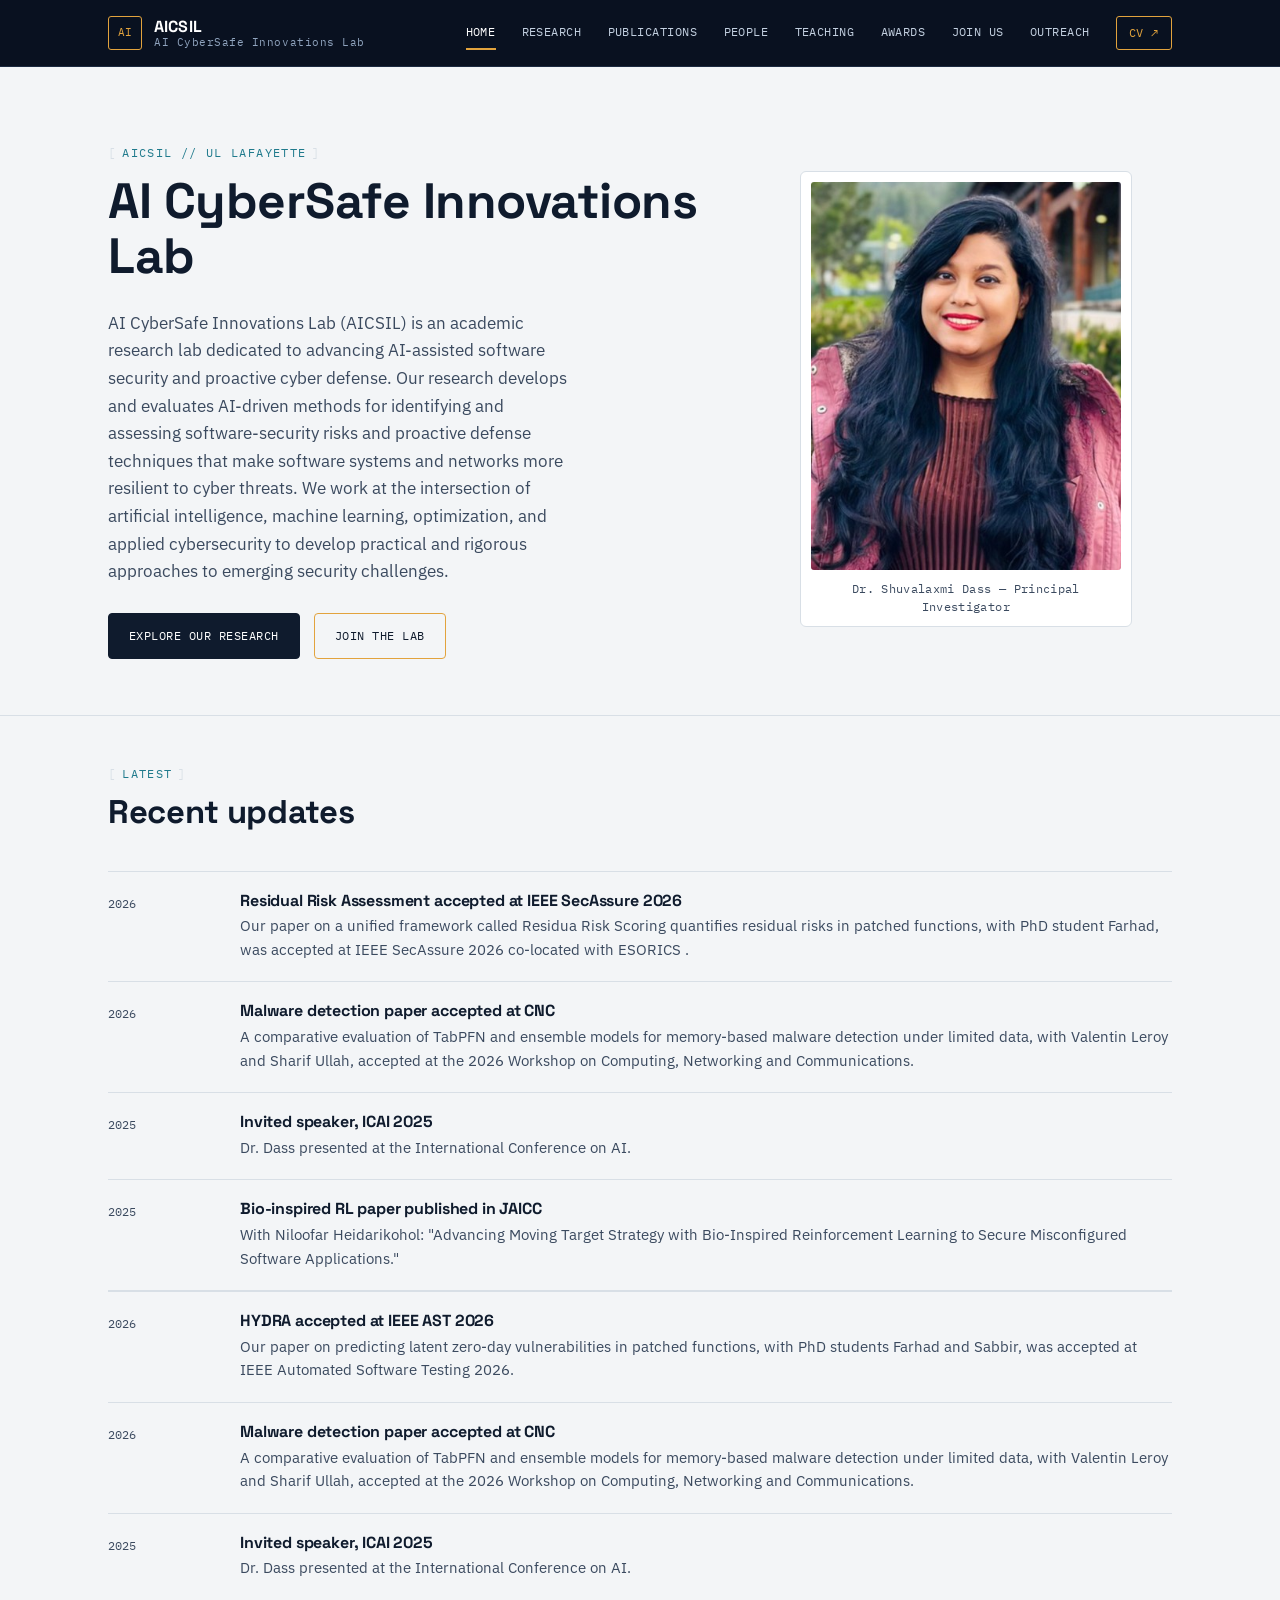
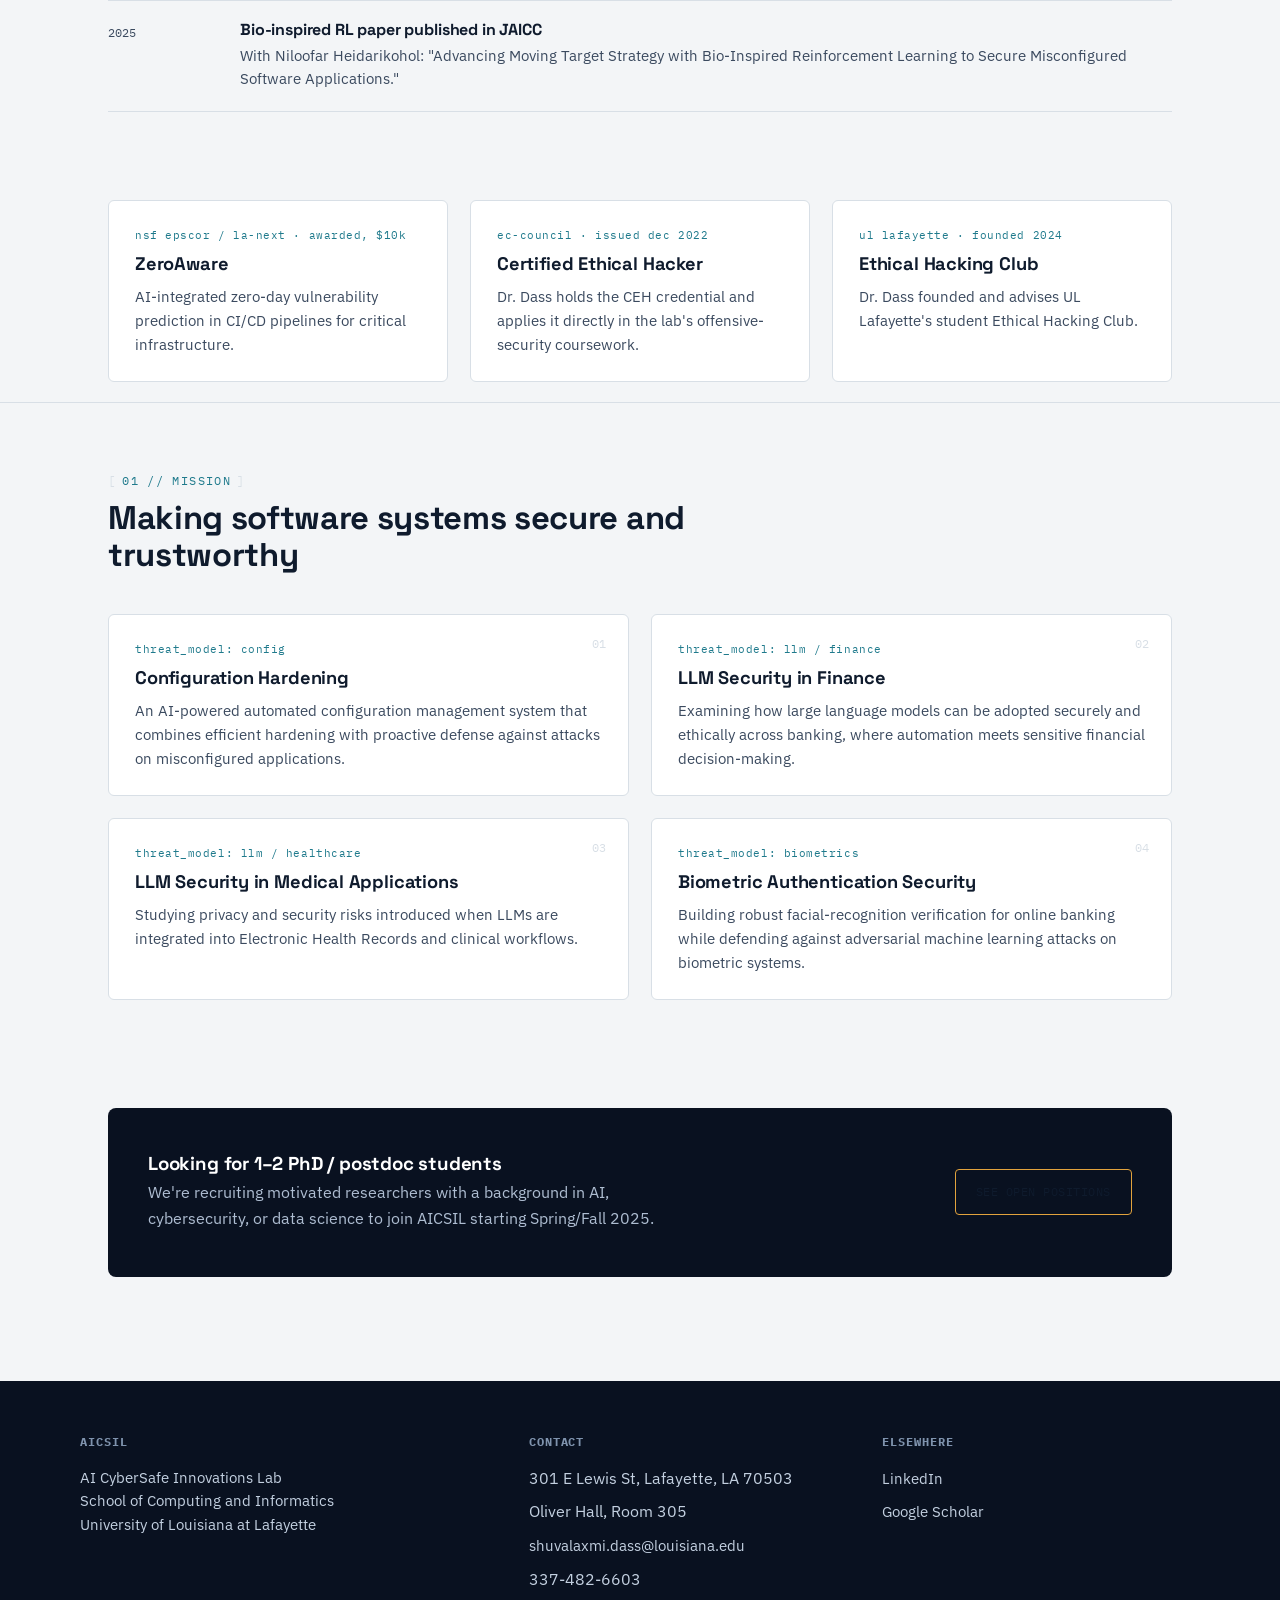
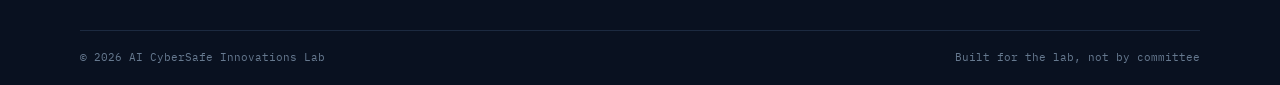
==== commit 3e6f381e: "Add photo" ====
--- a/index.html
+++ b/index.html
@@ -45,7 +45,7 @@
         </div>
       </div>
       <figure class="hero-photo">
-        <div class="frame"><img src="assets/ShuvaPic.jpg" alt="Dr. Shuvalaxmi Dass" style="width:100%;height:100%;object-fit:cover;"></div>
+        <div class="frame"><img src="assets/ShuvaPic.jpeg" alt="Dr. Shuvalaxmi Dass" style="width:100%;height:100%;object-fit:cover;"></div>
         <figcaption>Dr. Shuvalaxmi Dass — Principal Investigator</figcaption>
       </figure>
     </div>
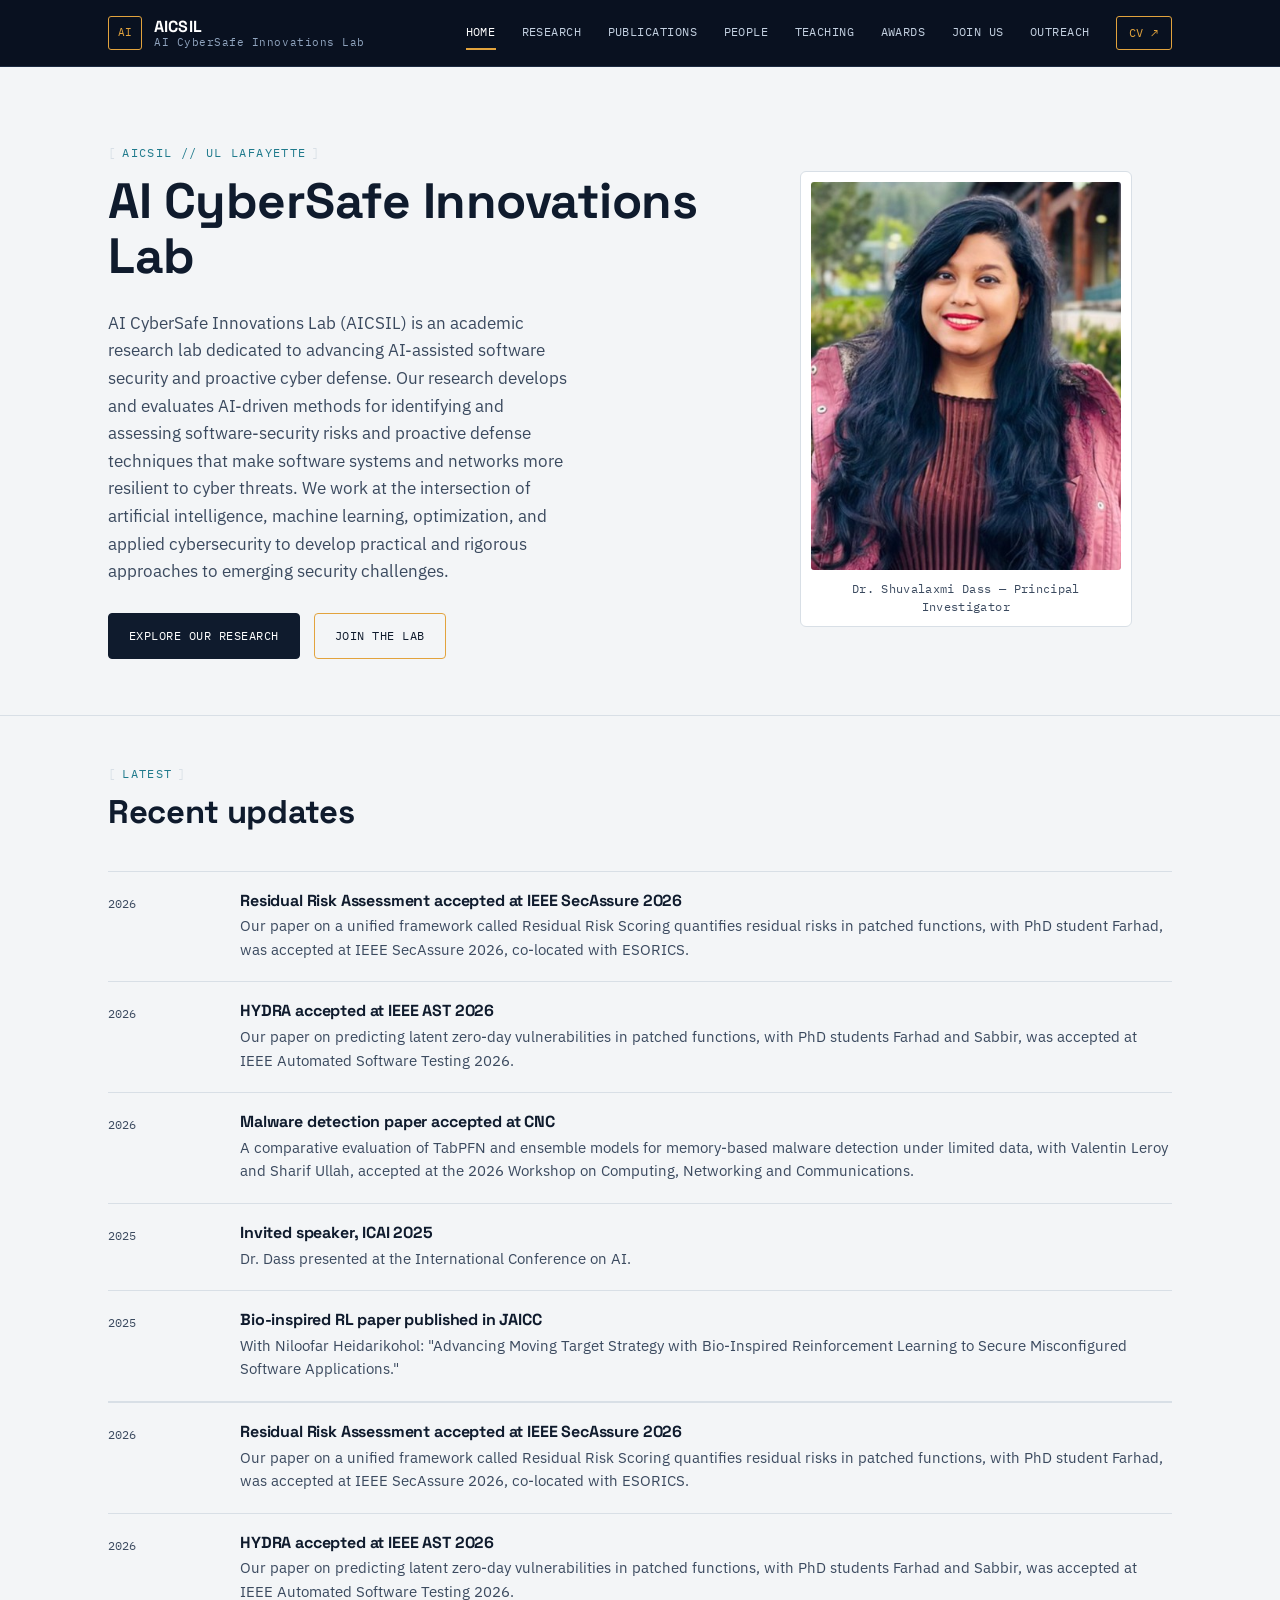
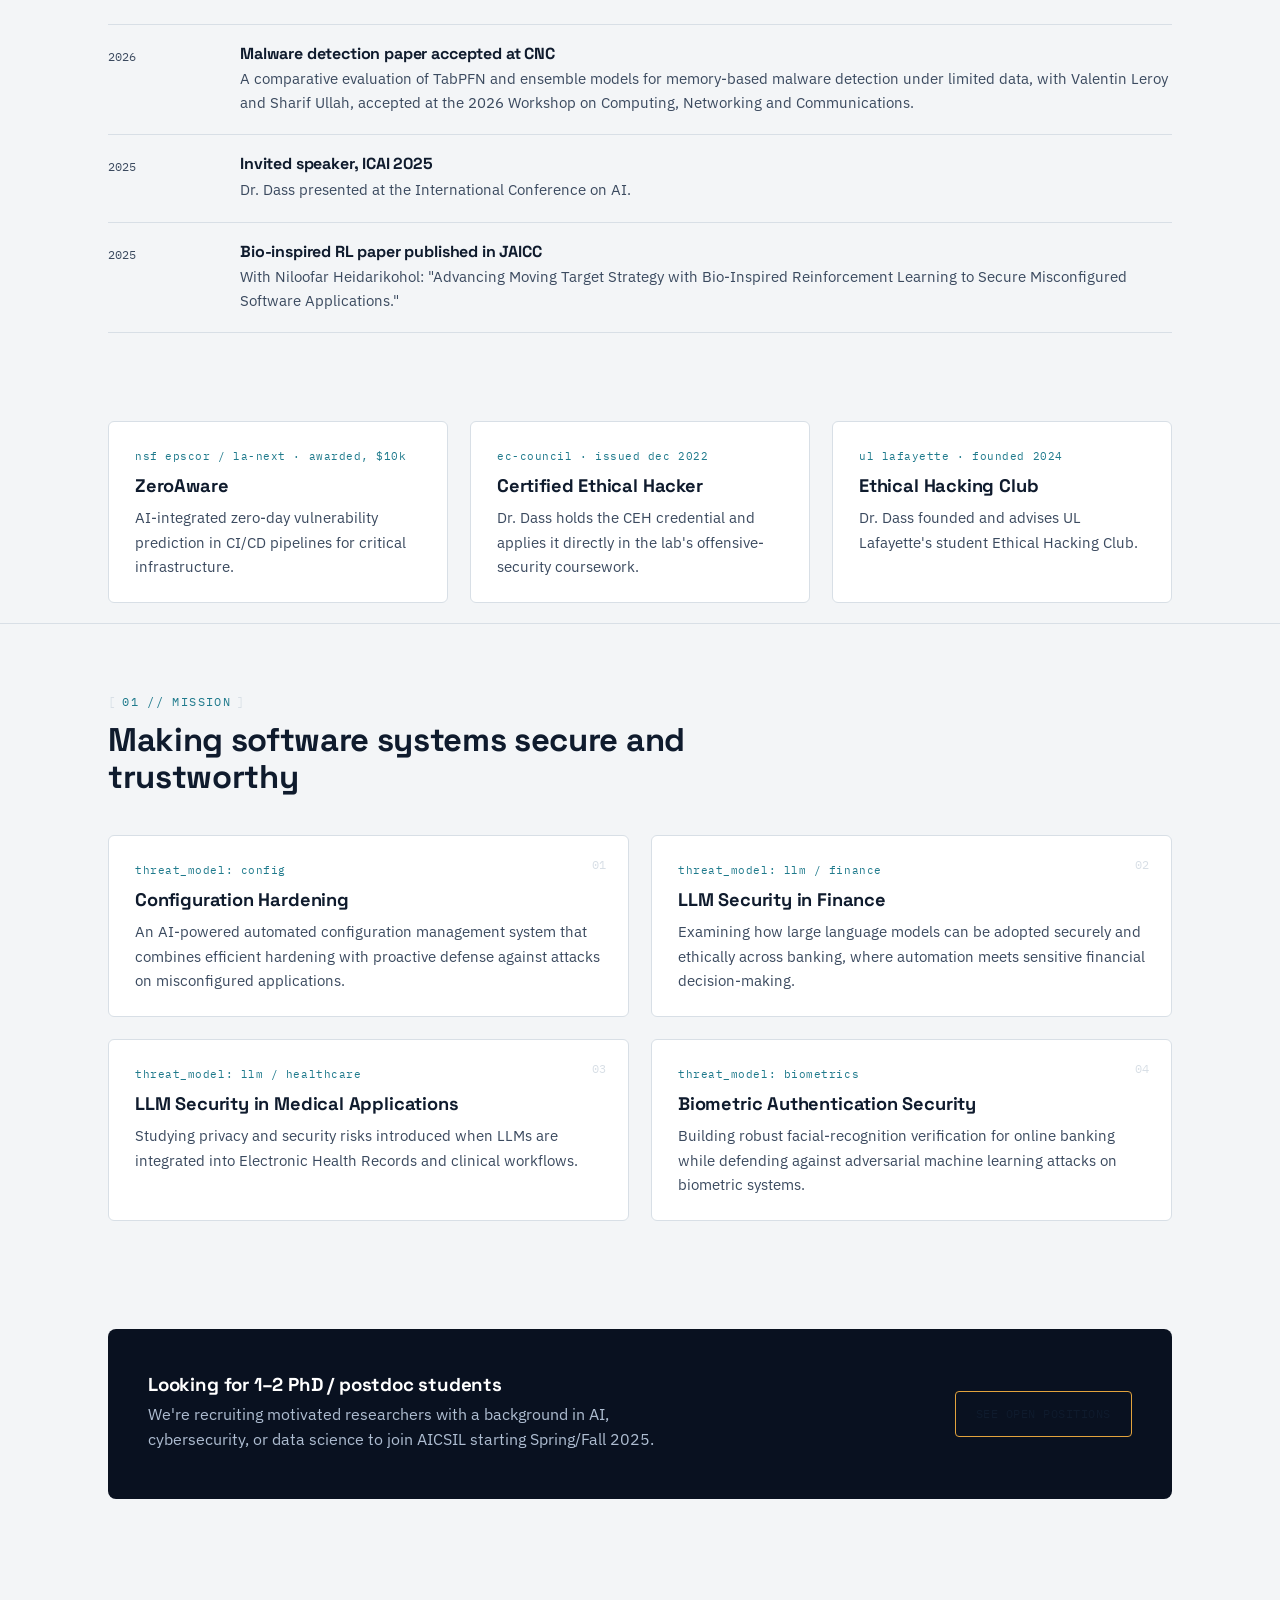
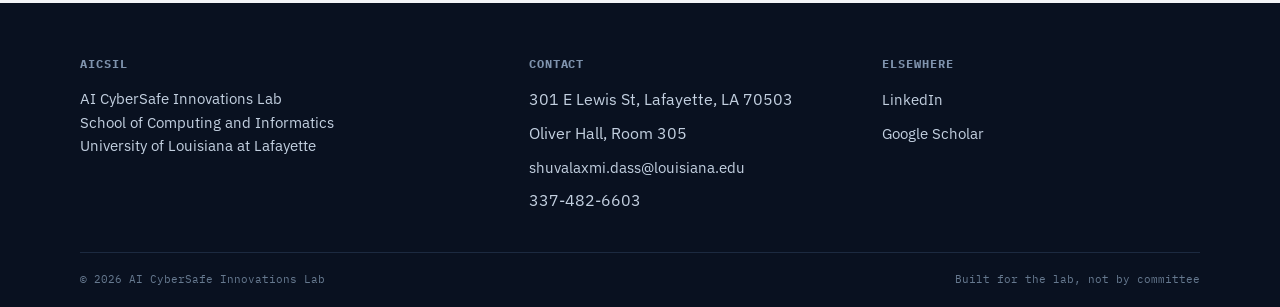
==== commit 9348ec63: "Add hydra back to news ticker" ====
--- a/index.html
+++ b/index.html
@@ -51,7 +51,7 @@
     </div>
   </section>
 
-  <section class="tight">
+    <section class="tight">
     <div class="wrap">
       <div class="section-head">
         <span class="eyebrow">Latest</span>
@@ -64,7 +64,14 @@
               <time>2026</time>
               <div>
                 <h4>Residual Risk Assessment accepted at IEEE SecAssure 2026</h4>
-                <p>Our paper on a unified framework called Residua Risk Scoring quantifies residual risks in patched functions, with PhD student Farhad, was accepted at IEEE SecAssure 2026 co-located with ESORICS .</p>
+                <p>Our paper on a unified framework called Residual Risk Scoring quantifies residual risks in patched functions, with PhD student Farhad, was accepted at IEEE SecAssure 2026, co-located with ESORICS.</p>
+              </div>
+            </div>
+            <div class="news-item">
+              <time>2026</time>
+              <div>
+                <h4>HYDRA accepted at IEEE AST 2026</h4>
+                <p>Our paper on predicting latent zero-day vulnerabilities in patched functions, with PhD students Farhad and Sabbir, was accepted at IEEE Automated Software Testing 2026.</p>
               </div>
             </div>
             <div class="news-item">
@@ -90,6 +97,13 @@
             </div>
           </div>
           <div class="news-list" aria-hidden="true">
+            <div class="news-item">
+              <time>2026</time>
+              <div>
+                <h4>Residual Risk Assessment accepted at IEEE SecAssure 2026</h4>
+                <p>Our paper on a unified framework called Residual Risk Scoring quantifies residual risks in patched functions, with PhD student Farhad, was accepted at IEEE SecAssure 2026, co-located with ESORICS.</p>
+              </div>
+            </div>
             <div class="news-item">
               <time>2026</time>
               <div>
